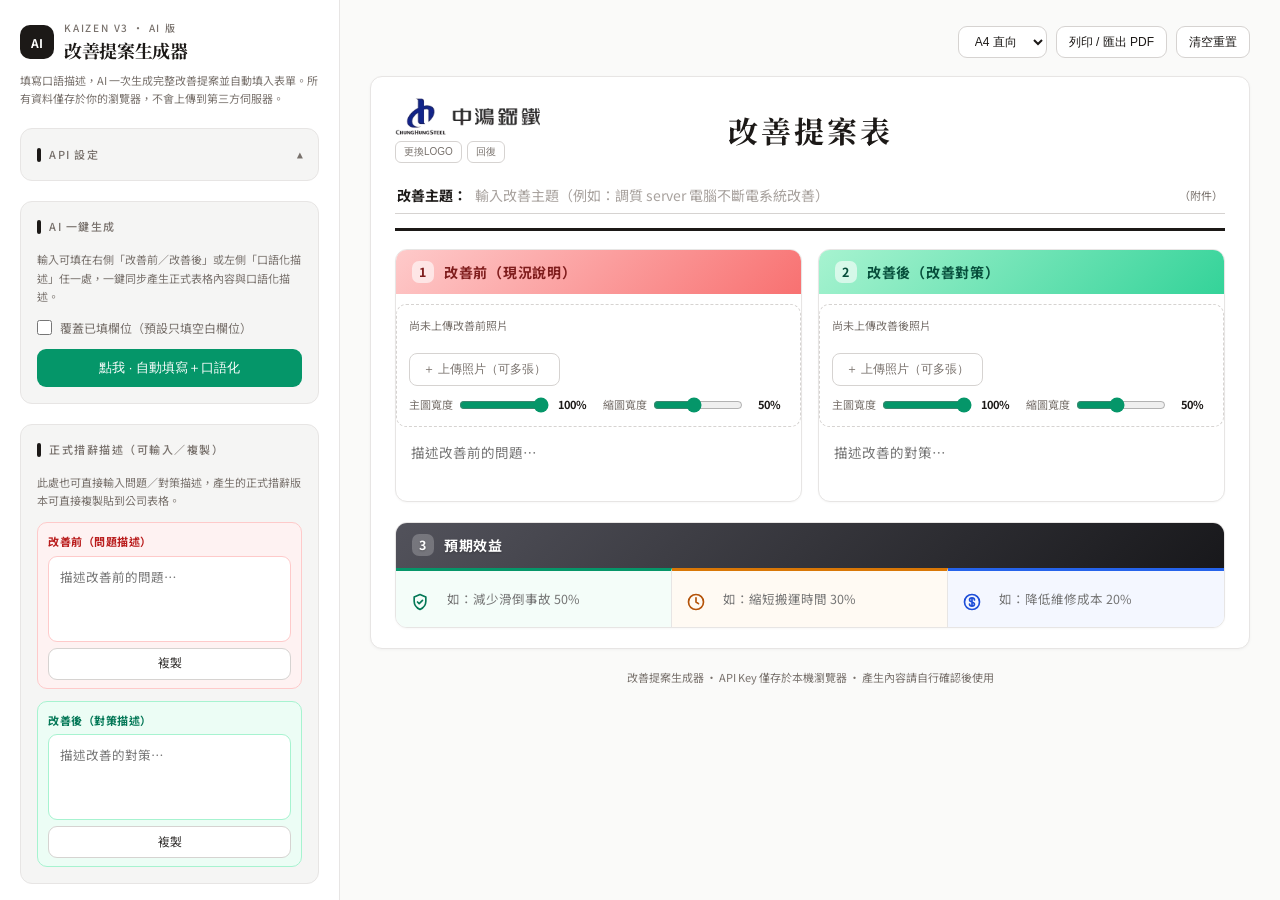
==== index.html @ 15675b6f "新增更換LOGO功能並更新說明文件" ====
<!DOCTYPE html>
<html lang="zh-Hant">
<head>
<meta charset="UTF-8">
<meta name="viewport" content="width=device-width, initial-scale=1">
<title>改善提案生成器</title>
<link rel="preconnect" href="https://fonts.googleapis.com">
<link rel="preconnect" href="https://fonts.gstatic.com" crossorigin>
<link href="https://fonts.googleapis.com/css2?family=Noto+Sans+TC:wght@400;500;700&family=Noto+Serif+TC:wght@600;700&display=swap" rel="stylesheet">
<style>
  :root{
    --bg:#fafaf9;
    --card:#ffffff;
    --line:#e7e5e4;
    --line-dark:#d6d3d1;
    --text:#1c1917;
    --muted:#78716c;
    --primary:#1c1917;
    --primary-soft:#f5f5f4;
    --accent:#059669;
    --accent-soft:#ecfdf5;
    --danger:#dc2626;
    --danger-soft:#fef2f2;
    --radius:12px;
  }
  *{box-sizing:border-box;margin:0;padding:0;-webkit-print-color-adjust:exact;print-color-adjust:exact}
  body{
    font-family:"Noto Sans TC",ui-sans-serif,system-ui,-apple-system,"Segoe UI",sans-serif;
    background:var(--bg);
    color:var(--text);
    font-size:14px;
    line-height:1.6;
    -webkit-font-smoothing:antialiased;
  }
  .serif{font-family:"Noto Serif TC",serif}
  ::-webkit-scrollbar{width:6px;height:6px}
  ::-webkit-scrollbar-thumb{background:#d6d3d1;border-radius:999px}

  .app{display:flex;min-height:100vh}
  aside{
    width:340px;flex-shrink:0;
    background:var(--card);
    border-right:1px solid var(--line);
    padding:20px;
    position:sticky;top:0;height:100vh;
    overflow-y:auto;
  }
  .brand{display:flex;align-items:center;gap:10px;margin-bottom:4px}
  .brand-badge{
    width:34px;height:34px;border-radius:10px;background:var(--primary);
    color:#fff;display:flex;align-items:center;justify-content:center;
    font-size:12px;font-weight:700;
  }
  .brand-kicker{font-size:10px;letter-spacing:.18em;color:var(--muted);font-weight:500}
  .brand-title{font-size:18px;font-weight:700;letter-spacing:-.02em}
  .brand-sub{font-size:11px;color:var(--muted);margin-top:6px;line-height:1.7}

  .panel{
    background:var(--primary-soft);border:1px solid var(--line);
    border-radius:var(--radius);padding:16px;margin-top:20px;
  }
  .panel-head{display:flex;align-items:center;gap:8px;font-size:11px;letter-spacing:.14em;color:var(--muted);font-weight:500;margin-bottom:14px}
  .panel-head .bar{width:4px;height:14px;background:var(--primary);border-radius:99px;display:inline-block}
  .panel-head.collapsible{cursor:pointer;user-select:none;margin-bottom:0}
  .chevron{margin-left:auto;font-size:12px;color:var(--muted);transition:transform .18s}
  .panel.collapsed .panel-body{display:none}
  .panel.collapsed .chevron{transform:rotate(-90deg)}

  .field{margin-bottom:14px}
  .field:last-child{margin-bottom:0}
  .field label{display:block;font-size:11px;color:var(--muted);margin-bottom:5px}
  .field input[type=text],.field input[type=password],.field select{
    width:100%;height:38px;padding:0 11px;border-radius:9px;
    border:1px solid var(--line-dark);background:#fff;
    font-size:13px;color:var(--text);outline:none;
    transition:border-color .15s,box-shadow .15s;
  }
  .field input:focus,.field select:focus{
    border-color:var(--primary);box-shadow:0 0 0 3px rgba(28,25,23,.07);
  }
  .key-wrap{position:relative}
  .key-wrap input{padding-right:46px}
  .key-wrap .toggle{
    position:absolute;right:4px;top:50%;transform:translateY(-50%);
    border:none;background:none;color:var(--muted);cursor:pointer;
    font-size:11px;padding:6px 8px;border-radius:6px;
  }
  .key-wrap .toggle:hover{background:var(--primary-soft);color:var(--text)}

  .provider-tabs{display:flex;background:var(--line);border-radius:9px;padding:3px;gap:3px;margin-bottom:14px}
  .provider-tabs button{
    flex:1;border:none;background:transparent;padding:7px 0;border-radius:7px;
    font-size:12px;font-weight:500;color:var(--muted);cursor:pointer;transition:all .15s;
  }
  .provider-tabs button.active{background:#fff;color:var(--text);box-shadow:0 1px 3px rgba(0,0,0,.08)}

  .hint{font-size:11px;color:var(--muted);line-height:1.7;margin-top:4px}
  .hint a{color:var(--accent);text-decoration:none}
  .hint a:hover{text-decoration:underline}

  .btn{
    display:inline-flex;align-items:center;justify-content:center;gap:7px;
    border-radius:9px;font-size:13px;font-weight:500;cursor:pointer;
    border:1px solid transparent;transition:all .15s;user-select:none;
    height:38px;padding:0 15px;
  }
  .btn:active{transform:translateY(1px)}
  .btn:disabled{opacity:.55;cursor:not-allowed}
  .btn-primary{background:var(--primary);color:#fff;width:100%}
  .btn-primary:hover:not(:disabled){background:#292524}
  .btn-accent{background:var(--accent);color:#fff;width:100%}
  .btn-accent:hover:not(:disabled){background:#047857}
  .btn-outline{background:#fff;border-color:var(--line-dark);color:var(--text)}
  .btn-outline:hover{background:var(--primary-soft)}
  .btn-sm{height:32px;font-size:12px;padding:0 12px}

  .check-row{display:flex;align-items:center;gap:8px;margin:12px 0}
  .check-row input{width:15px;height:15px;accent-color:var(--accent);cursor:pointer}
  .check-row span{font-size:12px;color:var(--muted)}

  .status{margin-top:14px;display:none}
  .status.show{display:block}
  .spinner{
    width:15px;height:15px;border:2px solid rgba(255,255,255,.35);
    border-top-color:#fff;border-radius:50%;
    animation:spin .7s linear infinite;flex-shrink:0;
  }
  .spinner.dark{border-color:rgba(28,25,23,.2);border-top-color:var(--primary)}
  @keyframes spin{to{transform:rotate(360deg)}}
  .status-loading{
    display:flex;align-items:center;gap:9px;
    background:var(--accent-soft);border:1px solid #a7f3d0;
    color:#065f46;padding:10px 12px;border-radius:9px;font-size:12px;
  }
  .status-error{
    background:var(--danger-soft);border:1px solid #fecaca;
    color:var(--danger);padding:10px 12px;border-radius:9px;font-size:12px;
    line-height:1.7;word-break:break-word;
  }
  .status-success{
    background:var(--accent-soft);border:1px solid #a7f3d0;
    color:#065f46;padding:10px 12px;border-radius:9px;font-size:12px;
    line-height:1.7;word-break:break-word;
  }

  main{flex:1;padding:26px 30px;min-width:0}
  .toolbar{display:flex;justify-content:flex-end;gap:9px;margin-bottom:18px;flex-wrap:wrap}
  .doc{
    background:var(--card);border:1px solid var(--line);
    border-radius:var(--radius);box-shadow:0 1px 3px rgba(0,0,0,.04);
    padding:20px 24px;max-width:880px;margin:0 auto;
  }
  .doc-header{border-bottom:3px solid var(--primary);padding-bottom:14px;margin-bottom:18px}
  .doc-header-main{display:grid;grid-template-columns:1fr auto 1fr;align-items:center;gap:16px}
  .logo{justify-self:start;display:inline-flex;flex-direction:column;align-items:flex-start;gap:4px}
  .logo img{height:40px;width:auto;max-width:180px;object-fit:contain;flex-shrink:0}
  .logo-actions{display:flex;gap:5px}
  .logo-change{
    font-size:10px;padding:2px 8px;border:1px solid var(--line-dark);border-radius:6px;
    background:#fff;color:var(--muted);cursor:pointer;line-height:1.6;transition:all .15s;
  }
  .logo-change:hover{color:var(--text);border-color:var(--accent);background:var(--accent-soft)}
  .logo-side{justify-self:end}
  .doc-title{
    justify-self:center;font-family:"Noto Serif TC",serif;
    font-size:30px;font-weight:700;letter-spacing:.1em;text-align:center;color:var(--primary);
  }
  .doc-title[contenteditable]{
    cursor:text;outline:none;border-bottom:1.5px dashed transparent;
    border-radius:4px;padding:0 8px;line-height:1.4;
    transition:border-color .15s,background .15s;
  }
  .doc-title[contenteditable]:hover{border-bottom-color:#d6d3d1}
  .doc-title[contenteditable]:focus{border-bottom-color:var(--primary);background:var(--primary-soft)}
  .title-field{margin:14px 0 0}
  .title-row{display:flex;align-items:baseline;gap:8px;border-bottom:1px solid var(--line-dark);padding:6px 2px}
  .title-label{font-size:14px;font-weight:700;color:var(--text);white-space:nowrap}
  .title-input{
    flex:1;min-width:0;border:none;outline:none;background:transparent;
    font-size:14px;font-family:inherit;color:var(--text);padding:2px 0;
  }
  .title-input::placeholder{color:#a8a29e}
  .attach-mark{font-size:11px;color:var(--muted);white-space:nowrap;padding-left:10px;align-self:flex-end;margin-bottom:2px}
  .kaizen-pair{display:grid;grid-template-columns:1fr 1fr;gap:16px;margin-top:6px;align-items:stretch}
  .kaizen-box{
    border:1px solid var(--line);border-radius:12px;overflow:hidden;
    background:#fff;min-width:0;box-shadow:0 1px 2px rgba(0,0,0,.03);
    display:flex;flex-direction:column;
  }
  .kaizen-box .box-cap{
    display:flex;align-items:center;gap:10px;
    padding:11px 16px;font-size:14px;font-weight:700;letter-spacing:.05em;
  }
  .kaizen-box.before .box-cap{background:linear-gradient(135deg,#fecaca,#f87171);color:#7f1d1d}
  .kaizen-box.after .box-cap{background:linear-gradient(135deg,#a7f3d0,#34d399);color:#064e3b}
  .box-no{
    width:22px;height:22px;border-radius:7px;flex-shrink:0;
    display:inline-flex;align-items:center;justify-content:center;
    font-size:12.5px;font-weight:700;background:rgba(255,255,255,.6);
  }
  .kaizen-box.before .box-no{color:#7f1d1d}
  .kaizen-box.after .box-no{color:#064e3b}
  .kaizen-box.before .photo-zone{background:#fff}
  .kaizen-box.after .photo-zone{background:#fff}
  .kaizen-box .editable{border-radius:0;min-height:64px;font-size:13.5px;line-height:1.8;padding:12px 14px}
  .benefit-box{border:1px solid var(--line);border-radius:12px;overflow:hidden;background:#fff;box-shadow:0 1px 2px rgba(0,0,0,.03);margin-top:20px}
  .benefit-box .box-cap{
    display:flex;align-items:center;gap:10px;
    padding:11px 16px;font-size:14px;font-weight:700;letter-spacing:.05em;
    background:linear-gradient(135deg,#52525b,#18181b);color:#fff;text-shadow:0 1px 2px rgba(0,0,0,.25);
  }
  .benefit-box .box-no{background:rgba(255,255,255,.22);color:#fff}
  .benefit-cols{display:grid;grid-template-columns:repeat(3,1fr)}
  .benefit-col{border-right:1px solid var(--line);padding:12px 14px;display:flex;flex-direction:column;border-top:3px solid transparent}
  .benefit-col:last-child{border-right:none}
  .benefit-col:nth-child(1){border-top-color:#059669;background:#f4fdf9}
  .benefit-col:nth-child(2){border-top-color:#d97706;background:#fffaf3}
  .benefit-col:nth-child(3){border-top-color:#2563eb;background:#f4f7ff}
  .benefit-row{display:flex;align-items:flex-start;gap:8px;width:100%;flex:1}
  .benefit-icon{flex-shrink:0;margin-top:9px;line-height:0}
  .benefit-icon svg{width:20px;height:20px;display:block}
  .benefit-col:nth-child(1) .benefit-icon{color:#047857}
  .benefit-col:nth-child(2) .benefit-icon{color:#b45309}
  .benefit-col:nth-child(3) .benefit-icon{color:#1d4ed8}
  .benefit-row .editable{flex:1;min-width:0;min-height:32px;padding:5px 8px;align-self:stretch;font-size:12.5px;line-height:1.6}
  .analysis{display:flex;flex-direction:column;flex:1;min-height:0}
  .analysis .analysis-edit{min-height:64px;flex:1}
  .analysis .analysis-preview{flex:1;padding:12px 14px;font-size:13.5px;line-height:1.8;display:none;cursor:text}
  .analysis-preview:hover{background:#fff}
  .al-line{display:flex;gap:9px;align-items:flex-start;padding:2px 0}
  .al-bullet{flex-shrink:0;font-size:12px;line-height:1.8;margin-top:1px}
  .al-text{flex:1;min-width:0;white-space:pre-wrap;word-break:break-word}
  .editable{
    width:100%;border:1px solid transparent;background:transparent;
    border-radius:9px;padding:9px 11px;outline:none;resize:none;overflow:hidden;
    font-size:13.5px;line-height:1.8;color:var(--text);
    font-family:inherit;transition:all .15s;display:block;
  }
  .editable:hover{background:#fff;border-color:var(--line)}
  .editable:focus{background:#fff;border-color:var(--primary);box-shadow:0 0 0 3px rgba(28,25,23,.06)}
  .editable.one-line{resize:vertical;min-height:34px;padding:7px 11px}
  .model-row{display:flex;gap:6px}
  .model-row select{flex:1;min-width:0}
  .model-row button{
    width:38px;flex-shrink:0;border:1px solid var(--line-dark);background:#fff;
    border-radius:9px;cursor:pointer;font-size:15px;color:var(--muted);
    transition:all .15s;line-height:1;
  }
  .model-row button:hover{color:var(--text);border-color:var(--primary)}
  .photo-zone{
    margin-top:10px;border:1.5px dashed var(--line-dark);border-radius:10px;
    padding:12px;background:#fafaf9;min-height:64px;transition:border-color .15s,background .15s;
  }
  .photo-zone.dragover{border-color:var(--accent);background:var(--accent-soft)}
  .photo-grid{display:flex;flex-wrap:wrap;gap:9px}
  .photo-thumb{
    position:relative;border-radius:10px;overflow:hidden;
    border:1px solid var(--line);background:#fff;aspect-ratio:auto;
    box-shadow:0 1px 3px rgba(0,0,0,.08);
    flex:0 0 calc(var(--thumb-w,50%) - 4.5px);min-width:0;
  }
  .photo-thumb.main{flex:0 0 100%}
  .photo-thumb.main img{width:var(--main-w,100%);margin:0 auto}
  .photo-thumb img{width:100%;height:auto;object-fit:contain;display:block}
  .photo-size-controls{display:flex;gap:16px;margin-top:10px;flex-wrap:wrap;align-items:center}
  .size-item{display:flex;align-items:center;gap:6px;font-size:11px;color:var(--muted)}
  .size-item input[type=range]{width:90px;accent-color:var(--accent);cursor:pointer}
  .size-val{font-weight:700;color:var(--text);min-width:32px;text-align:right}
  .photo-thumb .remove{
    position:absolute;top:6px;right:6px;width:22px;height:22px;border-radius:50%;
    background:rgba(0,0,0,.55);color:#fff;border:none;cursor:pointer;font-size:13px;line-height:1;
    display:flex;align-items:center;justify-content:center;opacity:0;transition:opacity .15s;
  }
  .photo-thumb:hover .remove{opacity:1}
  .photo-thumb .remove:hover{background:var(--danger)}
  .photo-empty{font-size:11px;color:var(--muted);margin-bottom:8px}
  .photo-add{
    margin-top:10px;display:inline-flex;align-items:center;gap:6px;
    background:#fff;border:1px solid var(--line-dark);border-radius:8px;
    font-size:12px;color:var(--muted);padding:7px 13px;cursor:pointer;transition:all .15s;
  }
  .photo-add:hover{color:var(--text);border-color:var(--primary)}
  .photo-note{font-size:11px;color:var(--muted);margin-top:8px}
  .conv-box{margin-top:12px;background:#f2f7ff;border:1px solid #dbe6f5;border-radius:10px;padding:10px 10px 8px}
  .conv-box.before{background:#fef2f2;border-color:#fecaca}
  .conv-box.before .conv-label{color:#b91c1c}
  .conv-box.before .conv-text{border-color:#fecaca}
  .conv-box.after{background:#ecfdf5;border-color:#a7f3d0}
  .conv-box.after .conv-label{color:#047857}
  .conv-box.after .conv-text{border-color:#a7f3d0}
  .conv-label{font-size:11px;font-weight:700;color:#1e40af;margin-bottom:5px;letter-spacing:.05em}
  .conv-text{
    width:100%;border:1px solid #d3e0f2;border-radius:9px;
    font-size:12.5px;line-height:1.8;padding:9px 11px;min-height:60px;resize:none;
    background:#fff;font-family:inherit;color:var(--text);outline:none;overflow:hidden;display:block;
    transition:border-color .15s,box-shadow .15s;
  }
  .conv-text:focus{border-color:var(--primary);box-shadow:0 0 0 3px rgba(28,25,23,.06)}
  .copy-btn{margin-top:6px;width:100%}
  footer{text-align:center;color:var(--muted);font-size:11px;padding:20px 0 8px;max-width:880px;margin:0 auto}

  @media screen and (max-width:980px){
    .app{flex-direction:column}
    aside{width:100%;height:auto;position:static;border-right:none;border-bottom:1px solid var(--line)}
    main{padding:18px 16px}
    .doc{padding:22px 18px}
    .kaizen-pair{grid-template-columns:1fr}
    .benefit-cols{grid-template-columns:1fr}
    .benefit-col{border-right:none;border-bottom:1px solid var(--line)}
    .benefit-col:last-child{border-bottom:none}
  }

  .orient-sel{cursor:pointer;appearance:auto}

  body.orient-landscape .doc{max-width:1180px}
  body.orient-landscape .doc-title{font-size:34px}
  body.orient-landscape .kaizen-pair{gap:20px}

  @media screen and (min-width:1101px){
    body.orient-landscape .doc{display:grid;grid-template-columns:1fr 320px;gap:18px}
    body.orient-landscape .doc-header{grid-column:1/-1}
    body.orient-landscape .kaizen-pair{grid-column:1;grid-row:2;margin-top:6px}
    body.orient-landscape .benefit-box{grid-column:2;grid-row:2;margin-top:6px;align-self:stretch}
    body.orient-landscape .benefit-cols{grid-template-columns:1fr}
    body.orient-landscape .benefit-col{border-right:none;border-bottom:1px solid var(--line)}
    body.orient-landscape .benefit-col:last-child{border-bottom:none}
  }

  @page{size:A4;margin:0}

  @media print{
    *{-webkit-print-color-adjust:exact;print-color-adjust:exact!important}
    aside,.toolbar,footer{display:none!important}
    body{background:#fff}
    main{padding:0}
    .doc{border:none;box-shadow:none;padding:12mm 12mm;max-width:none}
    body.orient-landscape .doc{padding:12mm 14mm}
    body.orient-landscape .doc{display:grid;grid-template-columns:1fr 300px;gap:16px}
    body.orient-landscape .doc-header{grid-column:1/-1}
    body.orient-landscape .kaizen-pair{grid-column:1;grid-row:2;margin-top:6px}
    body.orient-landscape .benefit-box{grid-column:2;grid-row:2;margin-top:6px;align-self:stretch}
    body.orient-landscape .benefit-cols{grid-template-columns:1fr!important}
    body.orient-landscape .benefit-col{border-right:none!important;border-bottom:1px solid var(--line)!important}
    body.orient-landscape .benefit-col:last-child{border-right:none!important;border-bottom:none!important}
    .editable:hover,.editable:focus{background:transparent;border-color:transparent;box-shadow:none}
    .photo-zone{border:none;background:none;padding:0;margin-top:6px;min-height:0}
    .kaizen-box .photo-zone{border:none;padding:0;margin:0;background:#fff}
    .photo-add,.photo-empty,.photo-thumb .remove{display:none!important}
    .logo-actions{display:none!important}
    .photo-grid{display:flex;flex-wrap:wrap;gap:7px}
    .photo-thumb{aspect-ratio:auto;border:1px solid var(--line);border-radius:6px;overflow:hidden;box-shadow:none;flex:0 0 calc(var(--thumb-w,50%) - 3.5px);min-width:0}
    .photo-thumb.main{flex:0 0 100%}
    .photo-thumb.main img{width:var(--main-w,100%);margin:0 auto}
    .photo-thumb img{object-fit:contain;width:100%;height:auto}
    .photo-size-controls{display:none!important}
    .photo-thumb,.al-line,.benefit-col{page-break-inside:avoid}
    .kaizen-box .box-cap,.benefit-box .box-cap{page-break-after:avoid}
    .doc-header{page-break-after:avoid}
    .kaizen-pair{grid-template-columns:1fr 1fr!important;gap:11px}
    .benefit-cols{grid-template-columns:repeat(3,1fr)!important}
    .benefit-col{border-right:1px solid var(--line)!important;border-bottom:none!important}
    .benefit-col:last-child{border-right:none!important}
    .title-field{page-break-after:avoid}
    .doc-title{font-size:26px}
    .doc-title[contenteditable]{border-bottom-color:transparent;background:transparent}
    .kaizen-box .editable,.benefit-row .editable{font-size:13px;line-height:1.85;min-height:0}
    .analysis .analysis-preview{display:block!important;padding:6px 2px;font-size:13px;line-height:1.85}
    .al-bullet{font-size:12px;line-height:1.85}
  }
</style>
</head>
<body>
<div class="app">

  <!-- ===== 左側：API 設定 ===== -->
  <aside>
    <div class="brand">
      <div class="brand-badge">AI</div>
      <div>
        <div class="brand-kicker">KAIZEN V3 · AI 版</div>
        <div class="brand-title serif">改善提案生成器</div>
      </div>
    </div>
    <div class="brand-sub">填寫口語描述，AI 一次生成完整改善提案並自動填入表單。所有資料僅存於你的瀏覽器，不會上傳到第三方伺服器。</div>

    <div class="panel" id="apiPanel">
      <div class="panel-head collapsible" id="apiPanelHead" role="button" tabindex="0" title="點擊收合／展開">
        <span class="bar"></span>API 設定
        <span class="chevron" id="apiChevron">▾</span>
      </div>
      <div class="panel-body">
        <div class="provider-tabs" id="providerTabs">
          <button type="button" data-provider="gemini" class="active">Google Gemini</button>
          <button type="button" data-provider="openai">OpenAI</button>
        </div>

        <div class="field">
          <label for="apiKey">API Key</label>
          <div class="key-wrap">
            <input type="password" id="apiKey" autocomplete="off" spellcheck="false"
                   placeholder="貼上你的 API Key…">
            <button type="button" class="toggle" id="toggleKey">顯示</button>
          </div>
          <div class="hint" id="keyHint"></div>
        </div>

        <div class="field">
          <label for="model">模型</label>
          <div class="model-row">
            <select id="model"></select>
            <button type="button" id="refreshModelsBtn" title="重新載入全部可用模型">⟳</button>
          </div>
          <div class="hint" id="modelHint"></div>
        </div>
      </div>
    </div>

    <div class="panel">
      <div class="panel-head"><span class="bar"></span>AI 一鍵生成</div>
      <div class="hint" style="margin:0">輸入可填在右側「改善前／改善後」或左側「口語化描述」任一處，一鍵同步產生正式表格內容與口語化描述。</div>

      <label class="check-row" style="margin-top:12px">
        <input type="checkbox" id="overrideFill">
        <span>覆蓋已填欄位（預設只填空白欄位）</span>
      </label>

      <button class="btn btn-accent" id="generateBtn">
        點我 · 自動填寫＋口語化
      </button>

      <div class="status" id="status"></div>
    </div>

    <div class="panel">
      <div class="panel-head"><span class="bar"></span>正式措辭描述（可輸入／複製）</div>
      <div class="hint" style="margin:0 0 10px">此處也可直接輸入問題／對策描述，產生的正式措辭版本可直接複製貼到公司表格。</div>

      <div class="conv-box before">
        <div class="conv-label">改善前（問題描述）</div>
        <textarea class="conv-text" id="conv-before" rows="3" placeholder="描述改善前的問題…"></textarea>
        <button type="button" class="btn btn-outline btn-sm copy-btn" data-copy="conv-before">複製</button>
      </div>
      <div class="conv-box after">
        <div class="conv-label">改善後（對策描述）</div>
        <textarea class="conv-text" id="conv-after" rows="3" placeholder="描述改善的對策…"></textarea>
        <button type="button" class="btn btn-outline btn-sm copy-btn" data-copy="conv-after">複製</button>
      </div>
    </div>
  </aside>

  <!-- ===== 右側：提案表單 ===== -->
  <main>
    <div class="toolbar">
      <select class="btn btn-outline btn-sm orient-sel" id="orientSel" title="選擇紙張方向">
        <option value="portrait">A4 直向</option>
        <option value="landscape">A4 橫向</option>
      </select>
      <button class="btn btn-outline btn-sm" id="printBtn">列印 / 匯出 PDF</button>
      <button class="btn btn-outline btn-sm" id="resetBtn">清空重置</button>
    </div>

    <div class="doc" id="doc">
      <div class="doc-header">
        <div class="doc-header-main">
                    <div class="logo"><img id="logoImg" src="[data-uri]" alt="公司LOGO">
            <div class="logo-actions">
              <button type="button" class="logo-change" id="logoChangeBtn" title="更換公司LOGO">更換LOGO</button>
              <button type="button" class="logo-change" id="logoResetBtn" title="回復預設LOGO">回復</button>
              <input type="file" id="logoInput" accept="image/*" hidden>
            </div>
          </div>
          <div class="doc-title serif" id="docTitle" contenteditable="true" spellcheck="false" title="點擊可更改標題">改善提案表</div>
          <div class="logo-side" aria-hidden="true"></div>
        </div>
        <div class="title-field">
          <div class="title-row">
            <span class="title-label">改善主題：</span>
            <input type="text" id="f-title" class="title-input"
              placeholder="輸入改善主題（例如：調質 server 電腦不斷電系統改善）">
            <span class="attach-mark">（附件）</span>
          </div>
        </div>
      </div>

      <div class="kaizen-pair">
        <div class="kaizen-box before">
          <div class="box-cap"><span class="box-no">1</span>改善前（現況說明）</div>
          <div class="photo-zone" id="photo-zone-before">
            <div class="photo-grid" id="photo-grid-before"></div>
            <div class="photo-empty" id="photo-empty-before">尚未上傳改善前照片</div>
            <button type="button" class="photo-add" id="photo-add-before">＋ 上傳照片（可多張）</button>
            <input type="file" id="photo-input-before" accept="image/*" multiple hidden>
            <div class="photo-size-controls">
              <label class="size-item">主圖寬度 <input type="range" min="30" max="100" step="5" value="100" id="main-size-before"><span class="size-val" id="main-size-val-before">100%</span></label>
              <label class="size-item">縮圖寬度 <input type="range" min="10" max="100" step="5" value="50" id="thumb-size-before"><span class="size-val" id="thumb-size-val-before">50%</span></label>
            </div>
          </div>
        <div class="analysis" id="analysis-before">
          <div class="analysis-preview" id="analysis-preview-before" role="textbox" tabindex="0"></div>
          <textarea class="editable analysis-edit" id="f-before" rows="2"
            placeholder="描述改善前的問題…"></textarea>
        </div>
        </div>

        <div class="kaizen-box after">
          <div class="box-cap"><span class="box-no">2</span>改善後（改善對策）</div>
          <div class="photo-zone" id="photo-zone-after">
            <div class="photo-grid" id="photo-grid-after"></div>
            <div class="photo-empty" id="photo-empty-after">尚未上傳改善後照片</div>
            <button type="button" class="photo-add" id="photo-add-after">＋ 上傳照片（可多張）</button>
            <input type="file" id="photo-input-after" accept="image/*" multiple hidden>
            <div class="photo-size-controls">
              <label class="size-item">主圖寬度 <input type="range" min="30" max="100" step="5" value="100" id="main-size-after"><span class="size-val" id="main-size-val-after">100%</span></label>
              <label class="size-item">縮圖寬度 <input type="range" min="10" max="100" step="5" value="50" id="thumb-size-after"><span class="size-val" id="thumb-size-val-after">50%</span></label>
            </div>
          </div>
        <div class="analysis" id="analysis-after">
          <div class="analysis-preview" id="analysis-preview-after" role="textbox" tabindex="0"></div>
          <textarea class="editable analysis-edit" id="f-after" rows="2"
            placeholder="描述改善的對策…"></textarea>
        </div>
        </div>
      </div>

      <div class="benefit-box">
        <div class="box-cap"><span class="box-no">3</span>預期效益</div>
        <div class="benefit-cols">
          <div class="benefit-col">
            <div class="benefit-row">
              <div class="benefit-icon">
                <svg viewBox="0 0 24 24" fill="none" stroke="currentColor" stroke-width="2" stroke-linecap="round" stroke-linejoin="round" aria-hidden="true"><path d="M12 3l7 3v5c0 4.5-3 8-7 10-4-2-7-5.5-7-10V6l7-3z"/><path d="M9 12l2 2 4-4"/></svg>
              </div>
              <textarea class="editable" id="f-benefit-1" rows="1" placeholder="如：減少滑倒事故 50%"></textarea>
            </div>
          </div>
          <div class="benefit-col">
            <div class="benefit-row">
              <div class="benefit-icon">
                <svg viewBox="0 0 24 24" fill="none" stroke="currentColor" stroke-width="2" stroke-linecap="round" stroke-linejoin="round" aria-hidden="true"><circle cx="12" cy="12" r="9"/><path d="M12 7v5l3 2"/></svg>
              </div>
              <textarea class="editable" id="f-benefit-2" rows="1" placeholder="如：縮短搬運時間 30%"></textarea>
            </div>
          </div>
          <div class="benefit-col">
            <div class="benefit-row">
              <div class="benefit-icon">
                <svg viewBox="0 0 24 24" fill="none" stroke="currentColor" stroke-width="2" stroke-linecap="round" stroke-linejoin="round" aria-hidden="true"><circle cx="12" cy="12" r="9"/><path d="M12 7v10M15 9.5c0-1.4-1.3-2.5-3-2.5s-3 1.1-3 2.5 1.5 2 3 2.5 3 1.1 3 2.5-1.3 2.5-3 2.5-3-1.1-3-2.5"/></svg>
              </div>
              <textarea class="editable" id="f-benefit-3" rows="1" placeholder="如：降低維修成本 20%"></textarea>
            </div>
          </div>
        </div>
      </div>
    </div>

    <footer>改善提案生成器 · API Key 僅存於本機瀏覽器 · 產生內容請自行確認後使用</footer>
  </main>
</div>

<script>
(function(){
  "use strict";

  var STORE = {
    provider: "kai.gen.provider.v1",
    key:      "kai.gen.key.v1",
    model:    "kai.gen.model.v1",
    form:     "kai.gen.form.v1",
    override: "kai.gen.override.v1",
    orient:   "kai.gen.orient.v1",
    imgsize:  "kai.gen.imgsize.v1",
    dtitle:   "kai.gen.dtitle.v1",
    logo:     "kai.gen.logo.v1"
  };

  var MODELS = {
    gemini: [
      { id: "gemini-3.5-flash-lite", label: "Gemini 3.5 Flash Lite（預設）" },
      { id: "gemini-2.5-flash-lite", label: "Gemini 2.5 Flash Lite" },
      { id: "gemini-2.5-flash",     label: "Gemini 2.5 Flash（平衡）" },
      { id: "gemini-2.5-pro",       label: "Gemini 2.5 Pro（最強、較慢）" }
    ],
    openai: [
      { id: "gpt-4o",        label: "GPT-4o（最強）" },
      { id: "gpt-4o-mini",   label: "GPT-4o mini（經濟快速）" },
      { id: "gpt-4.1",       label: "GPT-4.1" },
      { id: "gpt-4.1-mini",  label: "GPT-4.1 mini" }
    ]
  };
  var HINTS = {
    gemini: '金鑰在 <a href="https://aistudio.google.com/apikey" target="_blank" rel="noopener">aistudio.google.com/apikey</a> 取得',
    openai: '金鑰在 <a href="https://platform.openai.com/api-keys" target="_blank" rel="noopener">platform.openai.com/api-keys</a> 取得'
  };

  var $ = function(id){ return document.getElementById(id); };
  var $els = {
    providerTabs: $("providerTabs"),
    apiKey: $("apiKey"),
    toggleKey: $("toggleKey"),
    keyHint: $("keyHint"),
    model: $("model"),
    modelHint: $("modelHint"),
    refreshModelsBtn: $("refreshModelsBtn"),
    overrideFill: $("overrideFill"),
    generateBtn: $("generateBtn"),
    status: $("status"),
    printBtn: $("printBtn"),
    resetBtn: $("resetBtn"),
    orientSel: $("orientSel")
  };

  var FORM_FIELDS = [
    { id: "f-title",   key: "title" },
    { id: "f-before",  key: "before" },
    { id: "f-after",   key: "after" },
    { id: "f-benefit-1", key: "benefit1" },
    { id: "f-benefit-2", key: "benefit2" },
    { id: "f-benefit-3", key: "benefit3" }
  ];

  var state = {
    provider: localStorage.getItem(STORE.provider) || "gemini",
    keys: {},
    models: {},
    catalog: {},
    override: localStorage.getItem(STORE.override) === "1",
    images: { before: [], after: [] }
  };
  state.keys.gemini = localStorage.getItem(STORE.key + ":gemini") || "";
  state.keys.openai = localStorage.getItem(STORE.key + ":openai") || "";
  state.models.gemini = localStorage.getItem(STORE.model + ":gemini") || MODELS.gemini[0].id;
  state.models.openai = localStorage.getItem(STORE.model + ":openai") || MODELS.openai[0].id;

  /* ---------- 儲存 ---------- */
  function saveForm(){
    var data = {};
    FORM_FIELDS.forEach(function(f){ data[f.key] = $(f.id).value; });
    localStorage.setItem(STORE.form, JSON.stringify(data));
  }
  function loadForm(){
    try{
      var data = JSON.parse(localStorage.getItem(STORE.form) || "{}");
      FORM_FIELDS.forEach(function(f){
        if (data[f.key] !== undefined) $(f.id).value = data[f.key];
      });
    }catch(e){}
    FORM_FIELDS.forEach(function(f){ autoResize($(f.id)); });
    ANALYSIS_ENTRIES.forEach(function(e){ renderAnalysis(e); });
  }
  function clearForm(){
    FORM_FIELDS.forEach(function(f){ $(f.id).value = ""; });
    saveForm();
    $("docTitle").textContent = "改善提案表";
    saveTitle();
    FORM_FIELDS.forEach(function(f){ autoResize($(f.id)); });
    ANALYSIS_ENTRIES.forEach(function(e){ renderAnalysis(e); });
  }

  /* ---------- 側欄 ---------- */
  function renderProvider(){
    $els.providerTabs.querySelectorAll("button").forEach(function(b){
      b.classList.toggle("active", b.dataset.provider === state.provider);
    });
    renderModelOptions();
    $els.apiKey.value = state.keys[state.provider] || "";
    $els.apiKey.placeholder = state.provider === "gemini"
      ? "貼上 Google Gemini API Key…" : "貼上 OpenAI API Key…";
    $els.keyHint.innerHTML = HINTS[state.provider];
    $els.modelHint.textContent = "輸入 API Key 後自動載入全部可用模型";
    $els.overrideFill.checked = state.override;
  }
  function renderModelOptions(provider){
    provider = provider || state.provider;
    var list = state.catalog[provider] || MODELS[provider];
    $els.model.innerHTML = "";
    var current = state.models[provider];
    var found = false;
    list.forEach(function(m){
      var opt = document.createElement("option");
      opt.value = m.id; opt.textContent = m.label;
      if (m.id === current){ opt.selected = true; found = true; }
      $els.model.appendChild(opt);
    });
    if (!found && list.length){
      $els.model.selectedIndex = 0;
      state.models[provider] = list[0].id;
      localStorage.setItem(STORE.model + ":" + provider, list[0].id);
    }
  }

  /* ---------- 動態模型清單 ---------- */
  var OPENAI_EXCLUDE = /(embedding|whisper|tts|moderation|transcrib|translat|dall-e|image|audio|speech|realtime|davinci|babbage|instruct|fine-?tune|rerank|search|similarity|classifier|summariz)/i;

  async function fetchGeminiModels(key){
    var res = await fetch("https://generativelanguage.googleapis.com/v1beta/models?key=" + encodeURIComponent(key));
    var data;
    try { data = await res.json(); } catch(e){ data = null; }
    if (!res.ok){
      var msg = data && data.error && data.error.message ? data.error.message : "HTTP " + res.status;
      throw new Error(msg);
    }
    var list = (data.models || []).filter(function(m){
      return (m.supportedGenerationMethods || []).indexOf("generateContent") !== -1;
    }).map(function(m){
      var id = m.name.replace(/^models\//, "");
      return { id: id, label: (m.displayName ? m.displayName + " · " : "") + id };
    });
    list.sort(function(a,b){ return a.id < b.id ? -1 : 1; });
    return list;
  }

  async function fetchOpenAIModels(key){
    var res = await fetch("https://api.openai.com/v1/models", {
      headers: { "Authorization": "Bearer " + key }
    });
    var data;
    try { data = await res.json(); } catch(e){ data = null; }
    if (!res.ok){
      var msg = data && data.error && data.error.message ? data.error.message : "HTTP " + res.status;
      throw new Error(msg);
    }
    var list = (data.data || [])
      .map(function(m){ return m.id; })
      .filter(function(id){ return !OPENAI_EXCLUDE.test(id); })
      .map(function(id){ return { id: id, label: id }; });
    list.sort(function(a,b){ return a.id < b.id ? -1 : 1; });
    return list;
  }

  async function refreshModels(){
    var provider = state.provider;
    var key = $els.apiKey.value.trim();
    if (!key){
      $els.modelHint.textContent = "請先輸入 API Key 再載入模型清單";
      return;
    }
    $els.modelHint.textContent = "載入模型清單中…";
    try{
      var list = provider === "gemini"
        ? await fetchGeminiModels(key)
        : await fetchOpenAIModels(key);
      state.catalog[provider] = list;
      renderModelOptions(provider);
      $els.modelHint.textContent = "已載入 " + list.length + " 個可用模型（輸入後會自動更新）";
    }catch(err){
      $els.modelHint.textContent = "模型清單載入失敗，目前為預設清單";
      showStatus("error", "模型清單載入失敗：" + esc(err.message));
      setTimeout(hideStatus, 6000);
    }
  }

  /* ---------- AI 生成 ---------- */
  function getFormData(){
    var data = {};
    FORM_FIELDS.forEach(function(f){ data[f.key] = $(f.id).value; });
    return data;
  }
  function buildPrompt(d){
    var label = { title:"提案標題",
      before:"改善前現況描述（口語）", after:"改善後對策描述（口語）",
      benefit1:"第一項預期效益", benefit2:"第二項預期效益", benefit3:"第三項預期效益" };
    var parts = [];
    FORM_FIELDS.forEach(function(f){
      if (!label[f.key]) return;
      parts.push("- " + label[f.key] + "：" + (d[f.key] || "（未填）"));
    });
    return [
      "你是企業「改善提案」撰寫專家。請根據使用者提供的內容，先「分析問題點」再產出一份結構完整、措辭專業正式的改善提案。",
      "",
      "使用者提供的資料：",
      parts.join("\n"),
      "",
      '請產出 JSON 物件，欄位如下：',
      '{',
      '  "title": "以「動詞＋對象＋結果」為核心的簡潔標題，20 字內",',
      '  "before": "深入分析問題並改寫。拆成 3 個「標題：內容」列點，每行開頭加「●」，行與行之間用「\\n」分行。標題由 AI 依問題自行判斷（例如：具體現象／根本成因／潛在風險），每點含標題只寫一行、約 15–18 字內，寧短勿長，確保單行顯示不換行。整段含標籤與符號控制在 100 字內。",',
      '  "after": "針對問題點給對策並改寫。拆成 3 個「標題：內容」列點，每行開頭加「●」，行與行之間用「\\n」分行。標題由 AI 自行判斷（例如：具體對策／執行重點／預期效果），每點含標題只寫一行、約 15–18 字內，寧短勿長，確保單行顯示不換行。整段含標籤與符號控制在 100 字內。",',
      '  "benefit1": "第一項預期效益，只寫一行、12 字內",',
      '  "benefit2": "第二項預期效益，只寫一行、12 字內",',
      '  "benefit3": "第三項預期效益，只寫一行、12 字內"',
      '}',
      "",
      "注意事項：",
      "1. 全部使用繁體中文，專業正式、具體可行。",
      "2. 改善前（before）與改善後（after）各拆成 3 個列點，標題由 AI 自行判斷，每點只寫一行（含標題約 15–18 字內），寧短勿長，確保單行顯示不換行，禁止全部寫成一大段。",
      "3. 改善後（after）同理，並與改善前的問題形成因果對應。",
      "4. 三項預期效益各 20 字內，分別涵蓋不同面向（如：安全、效率、成本）。",
      "5. 改善前（before）與改善後（after）的總字數各控制在 100 字內（含標籤與符號），這是 AI 生成時的硬性上限，請嚴格遵守。",
      "6. 若使用者已提供正式內容，請參考並優化，不要重複編造或刪除其核心重點。",
      "7. 只回傳 JSON 物件，不要加任何額外文字、markdown 標記或註解。"
    ].join("\n");
  }

  function parseJSON(text){
    if (!text) throw new Error("模型未回傳任何內容。");
    var cleaned = text.trim().replace(/^```(?:json)?\s*/i, "").replace(/\s*```$/, "");
    var start = cleaned.indexOf("{");
    var end = cleaned.lastIndexOf("}");
    if (start === -1 || end === -1 || end < start) throw new Error("無法解析模型回傳的 JSON。");
    var obj = JSON.parse(cleaned.slice(start, end + 1));
    if (!obj || typeof obj !== "object") throw new Error("回傳格式不是物件。");
    return obj;
  }

  function fillForm(obj){
    var map = { title:"f-title", before:"f-before", after:"f-after",
      benefit1:"f-benefit-1", benefit2:"f-benefit-2", benefit3:"f-benefit-3" };
    Object.keys(map).forEach(function(k){
      var v = (obj[k] !== undefined && obj[k] !== null) ? String(obj[k]) : "";
      var el = $(map[k]);
      if (!v) return;
      if (state.override || !el.value.trim()) el.value = v;
    });
    FORM_FIELDS.forEach(function(f){ autoResize($(f.id)); });
    ANALYSIS_ENTRIES.forEach(function(e){ renderAnalysis(e); });
  }

  async function callGemini(key, model, prompt){
    var url = "https://generativelanguage.googleapis.com/v1beta/models/" +
              encodeURIComponent(model) + ":generateContent?key=" + encodeURIComponent(key);
    var res = await fetch(url, {
      method: "POST",
      headers: { "Content-Type": "application/json" },
      body: JSON.stringify({
        contents: [{ parts: [{ text: prompt }] }],
        generationConfig: { temperature: 0.7, responseMimeType: "application/json" }
      })
    });
    var data;
    try { data = await res.json(); }
    catch(e){ data = null; }
    if (!res.ok){
      var msg = data && data.error && data.error.message
        ? (data.error.status ? data.error.status + "：" : "") + data.error.message
        : "HTTP " + res.status;
      throw new Error(msg);
    }
    var text = data && data.candidates && data.candidates[0]
      && data.candidates[0].content && data.candidates[0].content.parts
      && data.candidates[0].content.parts[0].text;
    if (!text) throw new Error("Gemini 未回傳可用內容（可能被安全設定阻擋）。");
    return parseJSON(text);
  }

  async function callOpenAI(key, model, prompt){
    var res = await fetch("https://api.openai.com/v1/chat/completions", {
      method: "POST",
      headers: {
        "Content-Type": "application/json",
        "Authorization": "Bearer " + key
      },
      body: JSON.stringify({
        model: model,
        temperature: 0.7,
        response_format: { type: "json_object" },
        messages: [
          { role: "system", content: "你是企業改善提案撰寫專家，一律只回傳 JSON 物件。" },
          { role: "user", content: prompt }
        ]
      })
    });
    var data;
    try { data = await res.json(); }
    catch(e){ data = null; }
    if (!res.ok){
      var msg = data && data.error && data.error.message
        ? data.error.message : "HTTP " + res.status;
      throw new Error(msg);
    }
    var text = data && data.choices && data.choices[0]
      && data.choices[0].message && data.choices[0].message.content;
    if (!text) throw new Error("OpenAI 未回傳可用內容。");
    return parseJSON(text);
  }

  function showStatus(kind, html){
    $els.status.className = "status show";
    if (kind === "loading"){
      $els.status.innerHTML = '<div class="status-loading"><span class="spinner"></span>' + html + "</div>";
    } else if (kind === "success"){
      $els.status.innerHTML = '<div class="status-success">' + html + "</div>";
    } else {
      $els.status.innerHTML = '<div class="status-error">' + html + "</div>";
    }
  }
  function hideStatus(){
    $els.status.className = "status";
    $els.status.innerHTML = "";
  }
  function esc(s){
    return s.replace(/&/g,"&amp;").replace(/</g,"&lt;").replace(/>/g,"&gt;");
  }

  /* ---------- 口語化描述（複製用） ---------- */
  var CONV_IDS = ["conv-before", "conv-after"];

  function buildColloquialPrompt(before, after){
    return [
      "你是企業改善提案的撰寫助手。請把使用者的「改善前（問題）」與「改善後（對策）」描述，改寫成措辭正式、專業、莊重的一段文字，適合作為正式文件內容，供使用者呈報主管或複製貼入公司表格。",
      "",
      "改善前原始描述：" + (before || "（未填）"),
      "改善後原始描述：" + (after || "（未填）"),
      "",
      "規則：",
      "1. 使用正式、專業的中文措辭，語氣莊重且適合長官閱讀，避免過於口語、隨興或情緒化用語。",
      "2. 將描述分成數個編號列點，前面加上「1. 2. 3. …」，每個列點是一句完整的句子。",
      "3. 一句話寫完（後方有句號「。」）就跳行，再開始下一個列點，讓排版整齊，不要全部連成一大段。",
      "4. 不要使用「●」「-」等其他符號。",
      "5. 改善前：以正式語句說明問題現況、成因與影響。",
      "6. 改善後：以正式語句說明對策內容與執行方式。",
      "7. 全部繁體中文，各 100–150 字內。",
      "",
      '只回傳 JSON 物件：',
      '{',
      '  "before_conv": "改善前正式描述",',
      '  "after_conv": "改善後正式描述"',
      '}'
    ].join("\n");
  }

  async function generateAll(){
    var key = $els.apiKey.value.trim();
    if (!key){
      showStatus("error", "請先在上方輸入 API Key。");
      return;
    }
    var srcBefore = $("f-before").value.trim() || $("conv-before").value.trim();
    var srcAfter = $("f-after").value.trim() || $("conv-after").value.trim();
    if (!srcBefore && !srcAfter){
      showStatus("error", "請先輸入改善前或改善後的描述（左側口語化欄位或右側欄位皆可）。");
      return;
    }
    var data = getFormData();
    if (!data.before && srcBefore) data.before = srcBefore;
    if (!data.after && srcAfter) data.after = srcAfter;

    var model = state.models[state.provider];
    var promptFormal = buildPrompt(data);
    var promptColloquial = buildColloquialPrompt(srcBefore, srcAfter);

    $els.generateBtn.disabled = true;
    $els.generateBtn.innerHTML = '<span class="spinner"></span> 生成中…';
    showStatus("loading", "正在同步產生正式表格與口語化描述，請稍候…");

    try{
      var results = await Promise.all([
        state.provider === "gemini"
          ? callGemini(key, model, promptFormal)
          : callOpenAI(key, model, promptFormal),
        state.provider === "gemini"
          ? callGemini(key, model, promptColloquial)
          : callOpenAI(key, model, promptColloquial)
      ]);
      var formal = results[0];
      var colloquial = results[1];
      fillForm(formal);
      saveForm();
      if (colloquial.before_conv !== undefined && colloquial.before_conv !== null) $("conv-before").value = String(colloquial.before_conv);
      if (colloquial.after_conv !== undefined && colloquial.after_conv !== null) $("conv-after").value = String(colloquial.after_conv);
      CONV_IDS.forEach(function(id){ autoResize($(id)); });
      hideStatus();
      showStatus("success", "已同步完成自動填表與口語化描述。");
      setTimeout(hideStatus, 5000);
    }catch(err){
      showStatus("error", "生成失敗：<br>" + esc(err.message));
    }finally{
      $els.generateBtn.disabled = false;
      $els.generateBtn.textContent = "點我 · 自動填寫＋口語化";
    }
  }

  function fallbackCopy(text){
    var ta = document.createElement("textarea");
    ta.value = text;
    ta.style.position = "fixed";
    ta.style.opacity = "0";
    document.body.appendChild(ta);
    ta.select();
    try { document.execCommand("copy"); } catch(e){}
    document.body.removeChild(ta);
  }

  /* ---------- 照片上傳（改善前／改善後） ---------- */
  var IMG_MAX = 15 * 1024 * 1024;
  var IMG_MAX_COUNT = 10;
  var photoRenderers = {};

  function uid(){
    return "p" + Date.now().toString(36) + Math.random().toString(36).slice(2, 8);
  }

  function setupPhotoSection(side){
    var zone = $("photo-zone-" + side);
    var grid = $("photo-grid-" + side);
    var empty = $("photo-empty-" + side);
    var addBtn = $("photo-add-" + side);
    var input = $("photo-input-" + side);

    function render(){
      grid.innerHTML = "";
      state.images[side].forEach(function(p, i){
        var thumb = document.createElement("div");
        thumb.className = "photo-thumb" + (i === 0 ? " main" : "");
        var img = document.createElement("img");
        img.src = p.dataUrl;
        img.alt = p.name || "照片";
        var rm = document.createElement("button");
        rm.type = "button";
        rm.className = "remove";
        rm.title = "移除照片";
        rm.textContent = "✕";
        rm.addEventListener("click", function(){
          state.images[side] = state.images[side].filter(function(x){ return x.id !== p.id; });
          render();
          persistImages();
        });
        thumb.appendChild(img);
        thumb.appendChild(rm);
        grid.appendChild(thumb);
      });
      empty.style.display = state.images[side].length ? "none" : "";
    }

    function addFiles(fileList){
      var room = IMG_MAX_COUNT - state.images[side].length;
      if (room <= 0){
        showStatus("error", "每邊最多可上傳 " + IMG_MAX_COUNT + " 張照片。");
        return;
      }
      Array.prototype.slice.call(fileList).slice(0, room).forEach(function(f){
        if (f.type.indexOf("image/") !== 0){
          showStatus("error", "「" + f.name + "」不是圖片檔，已略過。");
          return;
        }
        if (f.size > IMG_MAX){
          showStatus("error", "「" + f.name + "」超過 15MB，已略過。");
          return;
        }
        var reader = new FileReader();
        reader.onload = function(e){
          state.images[side].push({
            id: uid(), name: f.name, dataUrl: e.target.result,
            mime: f.type, side: side
          });
          render();
          persistImages();
        };
        reader.readAsDataURL(f);
      });
    }

    addBtn.addEventListener("click", function(){ input.click(); });
    input.addEventListener("change", function(){
      if (input.files && input.files.length) addFiles(input.files);
      input.value = "";
    });

    ["dragenter", "dragover"].forEach(function(ev){
      zone.addEventListener(ev, function(e){
        e.preventDefault();
        e.stopPropagation();
        zone.classList.add("dragover");
      });
    });
    ["dragleave", "drop"].forEach(function(ev){
      zone.addEventListener(ev, function(e){
        e.preventDefault();
        e.stopPropagation();
        zone.classList.remove("dragover");
      });
    });
    zone.addEventListener("drop", function(e){
      if (e.dataTransfer && e.dataTransfer.files && e.dataTransfer.files.length){
        addFiles(e.dataTransfer.files);
      }
    });

    return render;
  }

  /* ---------- 照片 IndexedDB 儲存 ---------- */
  var DB_NAME = "kai_gen";
  var DB_STORE = "images";

  function idbOpen(){
    return new Promise(function(resolve, reject){
      var req = indexedDB.open(DB_NAME, 1);
      req.onupgradeneeded = function(){
        if (!req.result.objectStoreNames.contains(DB_STORE)){
          req.result.createObjectStore(DB_STORE, { keyPath: "id" });
        }
      };
      req.onsuccess = function(){ resolve(req.result); };
      req.onerror = function(){ reject(req.error); };
    });
  }

  function persistImages(){
    var all = state.images.before.concat(state.images.after);
    idbOpen().then(function(db){
      return new Promise(function(resolve, reject){
        var tx = db.transaction(DB_STORE, "readwrite");
        var store = tx.objectStore(DB_STORE);
        store.clear();
        all.forEach(function(p){ store.put(p); });
        tx.oncomplete = function(){ resolve(); };
        tx.onerror = function(){ reject(tx.error); };
      });
    }).catch(function(e){ console.warn("照片儲存失敗（僅本次階段保留）", e); });
  }

  function loadImages(){
    idbOpen().then(function(db){
      return new Promise(function(resolve, reject){
        var req = db.transaction(DB_STORE, "readonly").objectStore(DB_STORE).getAll();
        req.onsuccess = function(){ resolve(req.result || []); };
        req.onerror = function(){ reject(req.error); };
      });
    }).then(function(all){
      all.forEach(function(p){
        if ((p.side === "before" || p.side === "after") &&
            state.images[p.side].length < IMG_MAX_COUNT){
          state.images[p.side].push(p);
        }
      });
      photoRenderers.before();
      photoRenderers.after();
    }).catch(function(e){ console.warn("照片載入失敗", e); });
  }

  /* ---------- 分析列點渲染 ---------- */
  var ANALYSIS_ENTRIES = [
    { id: "f-before", preview: "analysis-preview-before", editing: false },
    { id: "f-after",  preview: "analysis-preview-after",  editing: false }
  ];
  var ANALYSIS_BY_ID = {};
  ANALYSIS_ENTRIES.forEach(function(e){ ANALYSIS_BY_ID[e.id] = e; });

  var BULLET_COLORS = ["#2563eb", "#d97706", "#7c3aed", "#0891b2", "#059669", "#dc2626", "#ca8a04", "#0ea5e9"];

  function isHeadingLine(t){
    return /^[^：:]{1,14}[：:]/.test(t);
  }

  function bulletColor(text, idx){
    if (isHeadingLine(text)) return BULLET_COLORS[idx % BULLET_COLORS.length];
    return "#64748b";
  }

  function buildLines(text){
    var raw = text.split(/\n+/);
    var lines = [];
    raw.forEach(function(seg){
      seg.split(/(?<=[：:])(?=[^：:]{1,14}[：:])/).forEach(function(part){
        var t = part.replace(/^[\s]*[●○•·∙・\-–—－*＊◆■▲▶›»]+[\s:：]*/, "").trim();
        if (t) lines.push(t);
      });
    });
    var html = "";
    lines.forEach(function(t, i){
      html += '<div class="al-line"><span class="al-bullet" style="color:' + bulletColor(t, i) + '">●</span>' +
              '<span class="al-text">' + esc(t) + "</span></div>";
    });
    return html;
  }

  function renderAnalysis(e){
    var ta = $(e.id);
    var preview = $(e.preview);
    var text = (ta.value || "").trim();
    preview.innerHTML = text ? buildLines(text) : "";
    var showEdit = e.editing || !text;
    preview.style.display = showEdit ? "none" : "block";
    ta.style.display = showEdit ? "block" : "none";
  }

  /* ---------- 事件 ---------- */
  $els.providerTabs.addEventListener("click", function(e){
    var btn = e.target.closest("button[data-provider]");
    if (!btn || btn.dataset.provider === state.provider) return;
    state.provider = btn.dataset.provider;
    localStorage.setItem(STORE.provider, state.provider);
    renderProvider();
    apiCollapsed = !state.keys[state.provider];
    renderApiCollapse();
    if (state.keys[state.provider]) refreshModels();
  });

  var refreshTimer;
  $els.apiKey.addEventListener("input", function(){
    state.keys[state.provider] = $els.apiKey.value;
    localStorage.setItem(STORE.key + ":" + state.provider, $els.apiKey.value);
    clearTimeout(refreshTimer);
    refreshTimer = setTimeout(refreshModels, 800);
  });

  $els.refreshModelsBtn.addEventListener("click", refreshModels);

  $els.toggleKey.addEventListener("click", function(){
    var show = $els.apiKey.type === "password";
    $els.apiKey.type = show ? "text" : "password";
    this.textContent = show ? "隱藏" : "顯示";
  });

  $els.model.addEventListener("change", function(){
    state.models[state.provider] = $els.model.value;
    localStorage.setItem(STORE.model + ":" + state.provider, $els.model.value);
  });

  $els.overrideFill.addEventListener("change", function(){
    state.override = $els.overrideFill.checked;
    localStorage.setItem(STORE.override, state.override ? "1" : "0");
  });

  $els.generateBtn.addEventListener("click", generateAll);

  document.querySelectorAll(".copy-btn").forEach(function(btn){
    btn.addEventListener("click", function(){
      var ta = $(btn.dataset.copy);
      var text = ta.value.trim();
      if (!text) return;
      var done = function(){
        btn.textContent = "已複製";
        setTimeout(function(){ btn.textContent = "複製"; }, 1500);
      };
      if (navigator.clipboard && navigator.clipboard.writeText){
        navigator.clipboard.writeText(text).then(done).catch(function(){ fallbackCopy(text); done(); });
      } else {
        fallbackCopy(text);
        done();
      }
    });
  });

  var apiPanel = $("apiPanel");
  var apiCollapsed = !state.keys[state.provider];
  function renderApiCollapse(){
    apiPanel.classList.toggle("collapsed", apiCollapsed);
    $("apiChevron").textContent = apiCollapsed ? "▸" : "▾";
  }
  $("apiPanelHead").addEventListener("click", function(){
    apiCollapsed = !apiCollapsed;
    renderApiCollapse();
  });

  $els.printBtn.addEventListener("click", function(){ window.print(); });

  var orientStyleEl = null;
  function applyOrientation(orient, persist){
    document.body.classList.toggle("orient-landscape", orient === "landscape");
    if (orient === "landscape"){
      if (!orientStyleEl){
        orientStyleEl = document.createElement("style");
        orientStyleEl.textContent = "@page{size:A4 landscape;margin:0}";
        document.head.appendChild(orientStyleEl);
      }
    } else if (orientStyleEl){
      orientStyleEl.remove();
      orientStyleEl = null;
    }
    if (persist) localStorage.setItem(STORE.orient, orient);
  }
  $els.orientSel.value = localStorage.getItem(STORE.orient) === "landscape" ? "landscape" : "portrait";
  applyOrientation($els.orientSel.value, false);
  $els.orientSel.addEventListener("change", function(){
    applyOrientation($els.orientSel.value, true);
  });


  $els.resetBtn.addEventListener("click", function(){
    if (confirm("確定要清空所有欄位與照片嗎？")){
      clearForm();
      state.images.before = [];
      state.images.after = [];
      photoRenderers.before();
      photoRenderers.after();
      persistImages();
      hideStatus();
    }
  });

  FORM_FIELDS.forEach(function(f){
    $(f.id).addEventListener("input", function(){
      saveForm();
      autoResize($(f.id));
      if (ANALYSIS_BY_ID[f.id]) renderAnalysis(ANALYSIS_BY_ID[f.id]);
    });
    autoResize($(f.id));
  });
  CONV_IDS.forEach(function(id){
    $(id).addEventListener("input", function(){ autoResize($(id)); });
    autoResize($(id));
  });
  ANALYSIS_ENTRIES.forEach(function(e){
    $(e.preview).addEventListener("click", function(){
      e.editing = true;
      renderAnalysis(e);
      autoResize($(e.id));
      $(e.id).focus();
    });
    $(e.id).addEventListener("blur", function(){
      e.editing = false;
      renderAnalysis(e);
    });
  });
  window.addEventListener("resize", function(){
    FORM_FIELDS.forEach(function(f){ autoResize($(f.id)); });
  });

  function autoResize(el){
    if (el.tagName !== "TEXTAREA") return;
    el.style.height = "auto";
    el.style.height = el.scrollHeight + "px";
  }

  /* ---------- 公司LOGO ---------- */
  var logoImg = $("logoImg");
  var DEFAULT_LOGO = logoImg.getAttribute("src");
  var customLogo = localStorage.getItem(STORE.logo);
  if (customLogo) logoImg.src = customLogo;

  function compressLogo(dataUrl){
    return new Promise(function(resolve){
      var img = new Image();
      img.onload = function(){
        var maxW = 360;
        var scale = Math.min(1, maxW / (img.width || maxW));
        var canvas = document.createElement("canvas");
        canvas.width = Math.max(1, Math.round((img.width || 1) * scale));
        canvas.height = Math.max(1, Math.round((img.height || 1) * scale));
        canvas.getContext("2d").drawImage(img, 0, 0, canvas.width, canvas.height);
        resolve(canvas.toDataURL("image/png"));
      };
      img.onerror = function(){ resolve(null); };
      img.src = dataUrl;
    });
  }

  $("logoChangeBtn").addEventListener("click", function(){ $("logoInput").click(); });
  $("logoInput").addEventListener("change", function(){
    var f = $("logoInput").files && $("logoInput").files[0];
    $("logoInput").value = "";
    if (!f) return;
    if (f.type.indexOf("image/") !== 0){
      showStatus("error", "請選擇圖片檔。");
      return;
    }
    var reader = new FileReader();
    reader.onload = function(e){
      compressLogo(e.target.result).then(function(dataUrl){
        if (!dataUrl){
          showStatus("error", "無法讀取該圖片檔。");
          return;
        }
        logoImg.src = dataUrl;
        localStorage.setItem(STORE.logo, dataUrl);
        showStatus("success", "公司LOGO 已更換。");
        setTimeout(hideStatus, 3000);
      });
    };
    reader.readAsDataURL(f);
  });
  $("logoResetBtn").addEventListener("click", function(){
    logoImg.src = DEFAULT_LOGO;
    localStorage.removeItem(STORE.logo);
    showStatus("success", "已回復預設LOGO。");
    setTimeout(hideStatus, 3000);
  });

  /* ---------- 文件標題 ---------- */
  function saveTitle(){
    localStorage.setItem(STORE.dtitle, $("docTitle").textContent.trim() || "改善提案表");
  }
  $("docTitle").textContent = localStorage.getItem(STORE.dtitle) || "改善提案表";
  $("docTitle").addEventListener("input", function(){
    var t = $("docTitle").textContent.trim();
    if (!t){ $("docTitle").textContent = "改善提案表"; }
    saveTitle();
  });
  $("docTitle").addEventListener("blur", function(){
    var t = $("docTitle").textContent.trim();
    if (!t){ $("docTitle").textContent = "改善提案表"; }
  });

  /* ---------- 照片大小調整 ---------- */
  var imgSize = {};
  try{ imgSize = JSON.parse(localStorage.getItem(STORE.imgsize) || "{}"); }catch(e){ imgSize = {}; }

  function setupSizeControls(side){
    var zone = $("photo-zone-" + side);
    var mainSlider = $("main-size-" + side);
    var thumbSlider = $("thumb-size-" + side);
    var mainVal = $("main-size-val-" + side);
    var thumbVal = $("thumb-size-val-" + side);
    var saved = imgSize[side] || { main: 100, thumb: 50 };
    function apply(){
      zone.style.setProperty("--main-w", mainSlider.value + "%");
      zone.style.setProperty("--thumb-w", thumbSlider.value + "%");
      mainVal.textContent = mainSlider.value + "%";
      thumbVal.textContent = thumbSlider.value + "%";
      imgSize[side] = { main: +mainSlider.value, thumb: +thumbSlider.value };
      localStorage.setItem(STORE.imgsize, JSON.stringify(imgSize));
    }
    mainSlider.value = saved.main;
    thumbSlider.value = saved.thumb;
    mainSlider.addEventListener("input", apply);
    thumbSlider.addEventListener("input", apply);
    apply();
  }

  /* ---------- 初始化 ---------- */
  photoRenderers.before = setupPhotoSection("before");
  photoRenderers.after = setupPhotoSection("after");
  setupSizeControls("before");
  setupSizeControls("after");
  renderProvider();
  renderApiCollapse();
  loadForm();
  loadImages();
  if (state.keys[state.provider]) setTimeout(refreshModels, 300);
})();
</script>
</body>
</html>
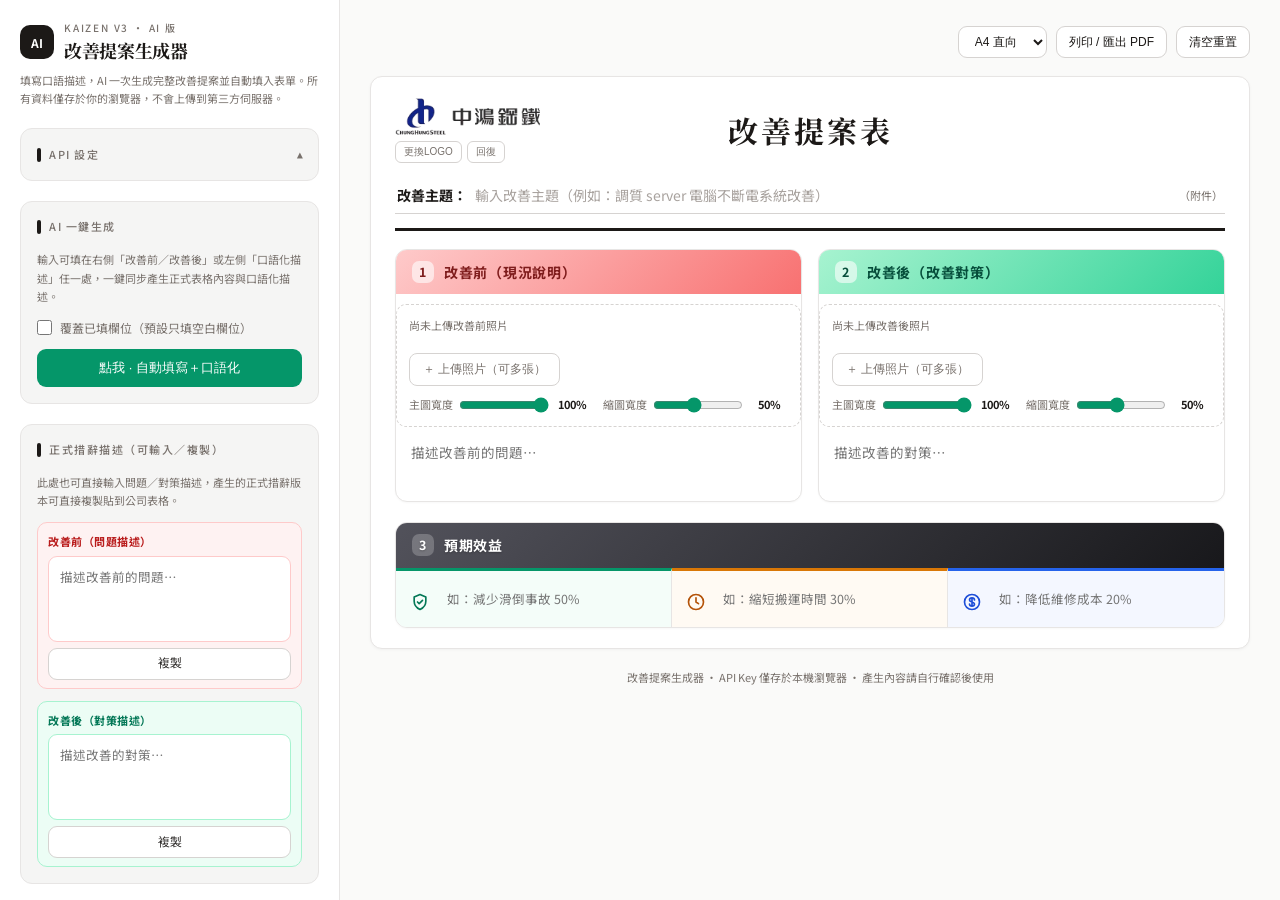
==== commit 7c4bb56a: "新增圖片壓縮拉桿與PDF檔名自動帶入改善主題" ====
--- a/index.html
+++ b/index.html
@@ -296,7 +296,8 @@
     transition:border-color .15s,box-shadow .15s;
   }
   .conv-text:focus{border-color:var(--primary);box-shadow:0 0 0 3px rgba(28,25,23,.06)}
-  .copy-btn{margin-top:6px;width:100%}
+  .copy-btn{margin-top:6px;width:100%}
+  input[type=range]{width:100%;accent-color:var(--primary);cursor:pointer}
   footer{text-align:center;color:var(--muted);font-size:11px;padding:20px 0 8px;max-width:880px;margin:0 auto}
 
   @media screen and (max-width:980px){
@@ -440,12 +441,25 @@
         <textarea class="conv-text" id="conv-before" rows="3" placeholder="描述改善前的問題…"></textarea>
         <button type="button" class="btn btn-outline btn-sm copy-btn" data-copy="conv-before">複製</button>
       </div>
-      <div class="conv-box after">
-        <div class="conv-label">改善後（對策描述）</div>
-        <textarea class="conv-text" id="conv-after" rows="3" placeholder="描述改善的對策…"></textarea>
-        <button type="button" class="btn btn-outline btn-sm copy-btn" data-copy="conv-after">複製</button>
-      </div>
-    </div>
+      <div class="conv-box after">
+        <div class="conv-label">改善後（對策描述）</div>
+        <textarea class="conv-text" id="conv-after" rows="3" placeholder="描述改善的對策…"></textarea>
+        <button type="button" class="btn btn-outline btn-sm copy-btn" data-copy="conv-after">複製</button>
+      </div>
+    </div>
+
+    <div class="panel" id="compressPanel">
+      <div class="panel-head"><span class="bar"></span>圖片壓縮</div>
+      <label class="check-row" style="margin-top:0">
+        <input type="checkbox" id="compressToggle">
+        <span>上傳時壓縮圖片（存成 JPEG，品質 0.85）</span>
+      </label>
+      <div class="field" style="margin-top:10px">
+        <label for="compressSlider">最大邊長：<span id="compressVal">1600</span> px</label>
+        <input type="range" id="compressSlider" min="400" max="4000" step="100" value="1600">
+        <div class="hint">超過最大邊長的圖片會自動縮小，列印與 PDF 依此解析度輸出；關閉則保留原始解析度。</div>
+      </div>
+    </div>
   </aside>
 
   <!-- ===== 右側：提案表單 ===== -->
@@ -561,16 +575,18 @@
 (function(){
   "use strict";
 
-  var STORE = {
-    provider: "kai.gen.provider.v1",
-    key:      "kai.gen.key.v1",
-    model:    "kai.gen.model.v1",
-    form:     "kai.gen.form.v1",
-    override: "kai.gen.override.v1",
-    orient:   "kai.gen.orient.v1",
+  var STORE = {
+    provider: "kai.gen.provider.v1",
+    key:      "kai.gen.key.v1",
+    model:    "kai.gen.model.v1",
+    form:     "kai.gen.form.v1",
+    override: "kai.gen.override.v1",
+    orient:   "kai.gen.orient.v1",
     imgsize:  "kai.gen.imgsize.v1",
     dtitle:   "kai.gen.dtitle.v1",
-    logo:     "kai.gen.logo.v1"
+    logo:     "kai.gen.logo.v1",
+    compress:     "kai.gen.compress.v1",
+    compressMax:  "kai.gen.compressMax.v1"
   };
 
   var MODELS = {
@@ -618,13 +634,15 @@
     { id: "f-benefit-3", key: "benefit3" }
   ];
 
-  var state = {
-    provider: localStorage.getItem(STORE.provider) || "gemini",
-    keys: {},
-    models: {},
-    catalog: {},
-    override: localStorage.getItem(STORE.override) === "1",
-    images: { before: [], after: [] }
+  var state = {
+    provider: localStorage.getItem(STORE.provider) || "gemini",
+    keys: {},
+    models: {},
+    catalog: {},
+    override: localStorage.getItem(STORE.override) === "1",
+    images: { before: [], after: [] },
+    compress: localStorage.getItem(STORE.compress) !== "0",
+    compressMax: parseInt(localStorage.getItem(STORE.compressMax) || "1600", 10) || 1600
   };
   state.keys.gemini = localStorage.getItem(STORE.key + ":gemini") || "";
   state.keys.openai = localStorage.getItem(STORE.key + ":openai") || "";
@@ -1032,21 +1050,30 @@
           showStatus("error", "「" + f.name + "」不是圖片檔，已略過。");
           return;
         }
-        if (f.size > IMG_MAX){
-          showStatus("error", "「" + f.name + "」超過 15MB，已略過。");
-          return;
-        }
-        var reader = new FileReader();
-        reader.onload = function(e){
-          state.images[side].push({
-            id: uid(), name: f.name, dataUrl: e.target.result,
-            mime: f.type, side: side
-          });
-          render();
-          persistImages();
-        };
-        reader.readAsDataURL(f);
-      });
+        if (f.size > IMG_MAX){
+          showStatus("error", "「" + f.name + "」超過 15MB，已略過。");
+          return;
+        }
+        var done = function(dataUrl, mime, w, h){
+          state.images[side].push({
+            id: uid(), name: f.name, dataUrl: dataUrl,
+            mime: mime, side: side, w: w, h: h
+          });
+          render();
+          persistImages();
+        };
+        if (state.compress){
+          compressImage(f, state.compressMax, function(dataUrl, w, h){
+            done(dataUrl, "image/jpeg", w, h);
+          });
+        } else {
+          var reader = new FileReader();
+          reader.onload = function(e){
+            done(e.target.result, f.type, 0, 0);
+          };
+          reader.readAsDataURL(f);
+        }
+      });
     }
 
     addBtn.addEventListener("click", function(){ input.click(); });
@@ -1075,9 +1102,45 @@
       }
     });
 
-    return render;
-  }
-
+    return render;
+  }
+
+  /* ---------- 圖片壓縮 ---------- */
+  var COMPRESS_QUALITY = 0.85;
+
+  function compressImage(file, maxDim, cb){
+    var reader = new FileReader();
+    reader.onload = function(e){
+      var img = new Image();
+      img.onload = function(){
+        var w = img.width;
+        var h = img.height;
+        var scale = Math.min(1, maxDim / Math.max(w, h));
+        if (scale < 1){
+          w = Math.max(1, Math.round(w * scale));
+          h = Math.max(1, Math.round(h * scale));
+        }
+        var canvas = document.createElement("canvas");
+        canvas.width = w;
+        canvas.height = h;
+        var ctx = canvas.getContext("2d");
+        ctx.fillStyle = "#fff";
+        ctx.fillRect(0, 0, w, h);
+        ctx.drawImage(img, 0, 0, w, h);
+        cb(canvas.toDataURL("image/jpeg", COMPRESS_QUALITY), w, h);
+      };
+      img.onerror = function(){ cb(e.target.result, 0, 0); };
+      img.src = e.target.result;
+    };
+    reader.readAsDataURL(file);
+  }
+
+  function renderCompress(){
+    $("compressToggle").checked = state.compress;
+    $("compressSlider").value = state.compressMax;
+    $("compressVal").textContent = state.compressMax;
+  }
+
   /* ---------- 照片 IndexedDB 儲存 ---------- */
   var DB_NAME = "kai_gen";
   var DB_STORE = "images";
@@ -1207,11 +1270,21 @@
     localStorage.setItem(STORE.model + ":" + state.provider, $els.model.value);
   });
 
-  $els.overrideFill.addEventListener("change", function(){
-    state.override = $els.overrideFill.checked;
-    localStorage.setItem(STORE.override, state.override ? "1" : "0");
-  });
-
+  $els.overrideFill.addEventListener("change", function(){
+    state.override = $els.overrideFill.checked;
+    localStorage.setItem(STORE.override, state.override ? "1" : "0");
+  });
+
+  $("compressToggle").addEventListener("change", function(){
+    state.compress = this.checked;
+    localStorage.setItem(STORE.compress, state.compress ? "1" : "0");
+  });
+  $("compressSlider").addEventListener("input", function(){
+    state.compressMax = parseInt(this.value, 10) || 1600;
+    $("compressVal").textContent = state.compressMax;
+    localStorage.setItem(STORE.compressMax, String(state.compressMax));
+  });
+
   $els.generateBtn.addEventListener("click", generateAll);
 
   document.querySelectorAll(".copy-btn").forEach(function(btn){
@@ -1243,7 +1316,11 @@
     renderApiCollapse();
   });
 
-  $els.printBtn.addEventListener("click", function(){ window.print(); });
+  $els.printBtn.addEventListener("click", function(){
+    var t = ($("f-title") && $("f-title").value.trim()) || "改善提案表";
+    document.title = t;
+    window.print();
+  });
 
   var orientStyleEl = null;
   function applyOrientation(orient, persist){
@@ -1408,16 +1485,17 @@
     apply();
   }
 
-  /* ---------- 初始化 ---------- */
-  photoRenderers.before = setupPhotoSection("before");
-  photoRenderers.after = setupPhotoSection("after");
-  setupSizeControls("before");
-  setupSizeControls("after");
-  renderProvider();
-  renderApiCollapse();
-  loadForm();
-  loadImages();
-  if (state.keys[state.provider]) setTimeout(refreshModels, 300);
+  /* ---------- 初始化 ---------- */
+  photoRenderers.before = setupPhotoSection("before");
+  photoRenderers.after = setupPhotoSection("after");
+  setupSizeControls("before");
+  setupSizeControls("after");
+  renderProvider();
+  renderApiCollapse();
+  renderCompress();
+  loadForm();
+  loadImages();
+  if (state.keys[state.provider]) setTimeout(refreshModels, 300);
 })();
 </script>
 </body>
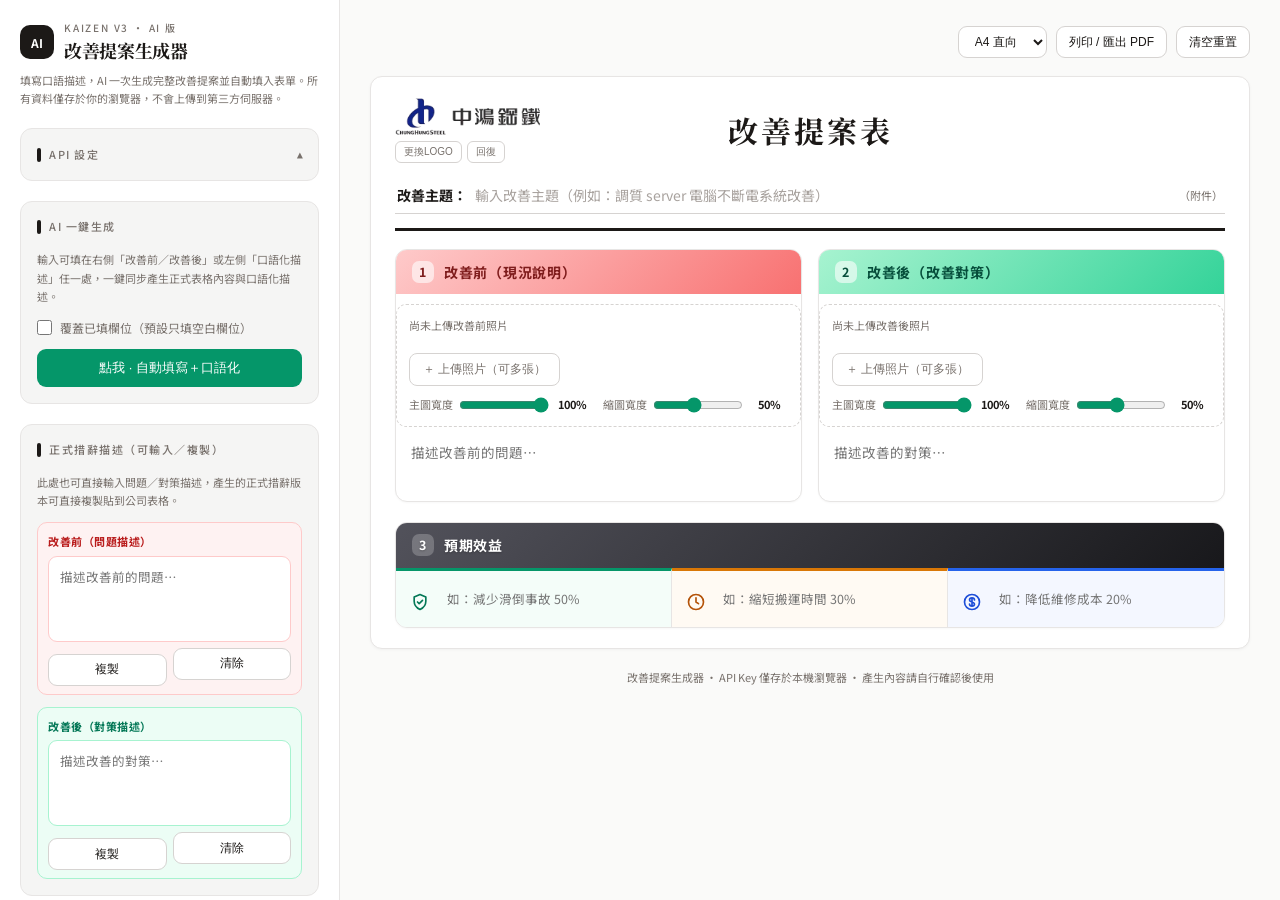
==== commit 1ddb77bd: "修正二次使用抓到舊主題：以最近編輯側為來源，新增清除按鈕" ====
--- a/index.html
+++ b/index.html
@@ -297,6 +297,9 @@
   }
   .conv-text:focus{border-color:var(--primary);box-shadow:0 0 0 3px rgba(28,25,23,.06)}
   .copy-btn{margin-top:6px;width:100%}
+  .conv-btns{display:flex;gap:6px;margin-top:6px}
+  .conv-btns .btn{flex:1}
+  .clear-btn:hover{color:var(--danger);border-color:var(--danger)}
   input[type=range]{width:100%;accent-color:var(--primary);cursor:pointer}
   footer{text-align:center;color:var(--muted);font-size:11px;padding:20px 0 8px;max-width:880px;margin:0 auto}
 
@@ -436,16 +439,22 @@
       <div class="panel-head"><span class="bar"></span>正式措辭描述（可輸入／複製）</div>
       <div class="hint" style="margin:0 0 10px">此處也可直接輸入問題／對策描述，產生的正式措辭版本可直接複製貼到公司表格。</div>
 
-      <div class="conv-box before">
-        <div class="conv-label">改善前（問題描述）</div>
-        <textarea class="conv-text" id="conv-before" rows="3" placeholder="描述改善前的問題…"></textarea>
-        <button type="button" class="btn btn-outline btn-sm copy-btn" data-copy="conv-before">複製</button>
-      </div>
+      <div class="conv-box before">
+        <div class="conv-label">改善前（問題描述）</div>
+        <textarea class="conv-text" id="conv-before" rows="3" placeholder="描述改善前的問題…"></textarea>
+        <div class="conv-btns">
+          <button type="button" class="btn btn-outline btn-sm copy-btn" data-copy="conv-before">複製</button>
+          <button type="button" class="btn btn-outline btn-sm clear-btn" data-clear="before">清除</button>
+        </div>
+      </div>
       <div class="conv-box after">
         <div class="conv-label">改善後（對策描述）</div>
         <textarea class="conv-text" id="conv-after" rows="3" placeholder="描述改善的對策…"></textarea>
-        <button type="button" class="btn btn-outline btn-sm copy-btn" data-copy="conv-after">複製</button>
-      </div>
+        <div class="conv-btns">
+          <button type="button" class="btn btn-outline btn-sm copy-btn" data-copy="conv-after">複製</button>
+          <button type="button" class="btn btn-outline btn-sm clear-btn" data-clear="after">清除</button>
+        </div>
+      </div>
     </div>
 
     <div class="panel" id="compressPanel">
@@ -641,6 +650,7 @@
     catalog: {},
     override: localStorage.getItem(STORE.override) === "1",
     images: { before: [], after: [] },
+    editSide: { before: "right", after: "right" },
     compress: localStorage.getItem(STORE.compress) !== "0",
     compressMax: parseInt(localStorage.getItem(STORE.compressMax) || "1600", 10) || 1600
   };
@@ -942,15 +952,19 @@
       showStatus("error", "請先在上方輸入 API Key。");
       return;
     }
-    var srcBefore = $("f-before").value.trim() || $("conv-before").value.trim();
-    var srcAfter = $("f-after").value.trim() || $("conv-after").value.trim();
+    var srcBefore = state.editSide.before === "left"
+      ? ($("conv-before").value.trim() || $("f-before").value.trim())
+      : ($("f-before").value.trim() || $("conv-before").value.trim());
+    var srcAfter = state.editSide.after === "left"
+      ? ($("conv-after").value.trim() || $("f-after").value.trim())
+      : ($("f-after").value.trim() || $("conv-after").value.trim());
     if (!srcBefore && !srcAfter){
       showStatus("error", "請先輸入改善前或改善後的描述（左側口語化欄位或右側欄位皆可）。");
       return;
     }
-    var data = getFormData();
-    if (!data.before && srcBefore) data.before = srcBefore;
-    if (!data.after && srcAfter) data.after = srcAfter;
+    var data = getFormData();
+    data.before = srcBefore;
+    data.after = srcAfter;
 
     var model = state.models[state.provider];
     var promptFormal = buildPrompt(data);
@@ -1356,17 +1370,37 @@
     }
   });
 
-  FORM_FIELDS.forEach(function(f){
-    $(f.id).addEventListener("input", function(){
-      saveForm();
-      autoResize($(f.id));
-      if (ANALYSIS_BY_ID[f.id]) renderAnalysis(ANALYSIS_BY_ID[f.id]);
-    });
-    autoResize($(f.id));
-  });
-  CONV_IDS.forEach(function(id){
-    $(id).addEventListener("input", function(){ autoResize($(id)); });
-    autoResize($(id));
+  FORM_FIELDS.forEach(function(f){
+    $(f.id).addEventListener("input", function(){
+      if (f.id === "f-before") state.editSide.before = "right";
+      if (f.id === "f-after") state.editSide.after = "right";
+      saveForm();
+      autoResize($(f.id));
+      if (ANALYSIS_BY_ID[f.id]) renderAnalysis(ANALYSIS_BY_ID[f.id]);
+    });
+    autoResize($(f.id));
+  });
+  CONV_IDS.forEach(function(id){
+    $(id).addEventListener("input", function(){
+      if (id === "conv-before") state.editSide.before = "left";
+      if (id === "conv-after") state.editSide.after = "left";
+      autoResize($(id));
+    });
+    autoResize($(id));
+  });
+  document.querySelectorAll(".clear-btn").forEach(function(btn){
+    btn.addEventListener("click", function(){
+      var side = btn.dataset.clear;
+      if (!confirm("確定要清除「改善" + (side === "before" ? "前" : "後") + "」的內容（含右側對應欄位）嗎？")) return;
+      $("conv-" + side).value = "";
+      $("f-" + side).value = "";
+      autoResize($("conv-" + side));
+      autoResize($("f-" + side));
+      var entry = ANALYSIS_BY_ID["f-" + side];
+      if (entry) renderAnalysis(entry);
+      saveForm();
+      hideStatus();
+    });
   });
   ANALYSIS_ENTRIES.forEach(function(e){
     $(e.preview).addEventListener("click", function(){
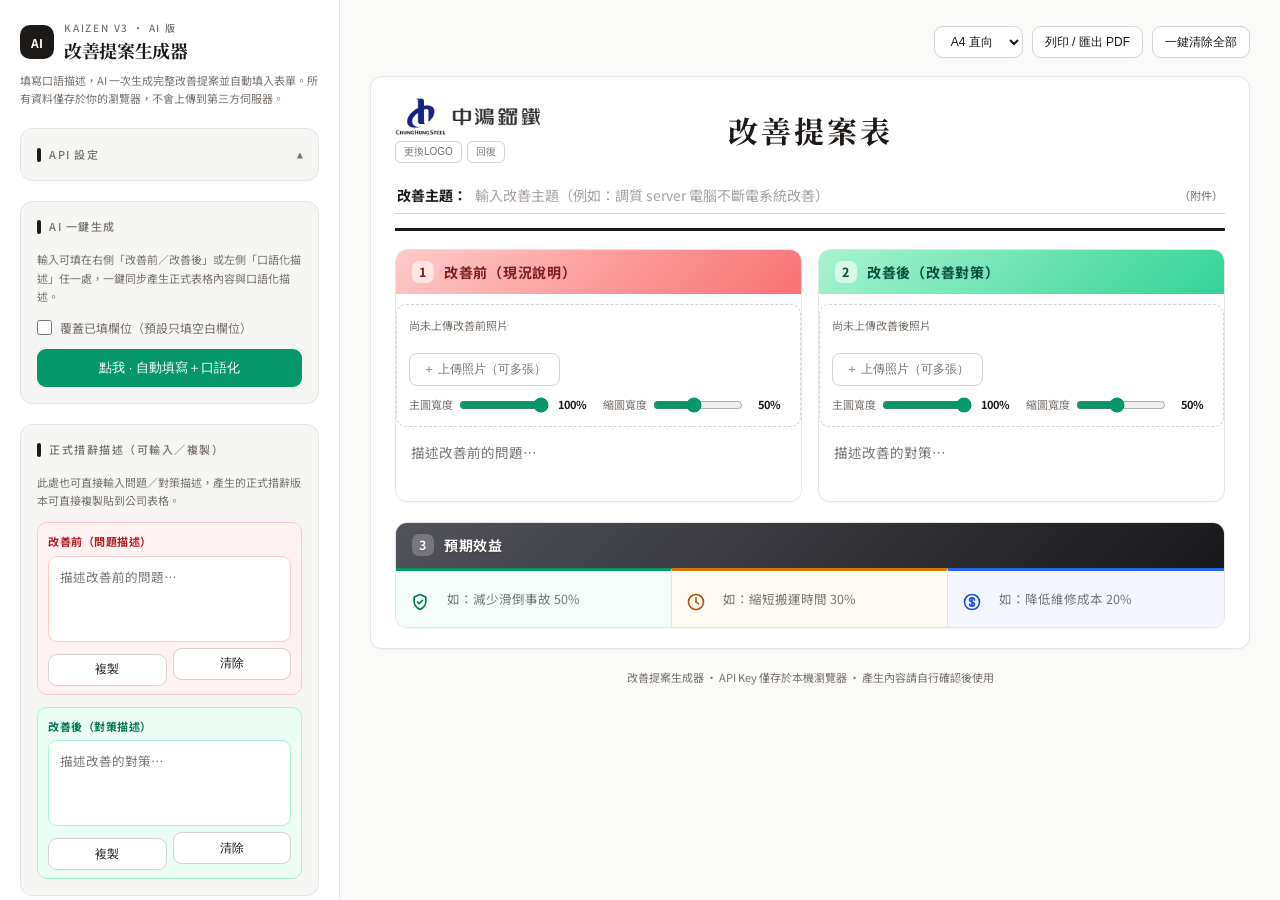
==== commit 4a7894b3: "新增OpenRouter與Groq供應商、面板收合、一鍵清除全部" ====
--- a/index.html
+++ b/index.html
@@ -85,15 +85,8 @@
     border:none;background:none;color:var(--muted);cursor:pointer;
     font-size:11px;padding:6px 8px;border-radius:6px;
   }
-  .key-wrap .toggle:hover{background:var(--primary-soft);color:var(--text)}
-
-  .provider-tabs{display:flex;background:var(--line);border-radius:9px;padding:3px;gap:3px;margin-bottom:14px}
-  .provider-tabs button{
-    flex:1;border:none;background:transparent;padding:7px 0;border-radius:7px;
-    font-size:12px;font-weight:500;color:var(--muted);cursor:pointer;transition:all .15s;
-  }
-  .provider-tabs button.active{background:#fff;color:var(--text);box-shadow:0 1px 3px rgba(0,0,0,.08)}
-
+  .key-wrap .toggle:hover{background:var(--primary-soft);color:var(--text)}
+
   .hint{font-size:11px;color:var(--muted);line-height:1.7;margin-top:4px}
   .hint a{color:var(--accent);text-decoration:none}
   .hint a:hover{text-decoration:underline}
@@ -392,17 +385,22 @@
         <span class="bar"></span>API 設定
         <span class="chevron" id="apiChevron">▾</span>
       </div>
-      <div class="panel-body">
-        <div class="provider-tabs" id="providerTabs">
-          <button type="button" data-provider="gemini" class="active">Google Gemini</button>
-          <button type="button" data-provider="openai">OpenAI</button>
-        </div>
-
-        <div class="field">
-          <label for="apiKey">API Key</label>
-          <div class="key-wrap">
-            <input type="password" id="apiKey" autocomplete="off" spellcheck="false"
-                   placeholder="貼上你的 API Key…">
+      <div class="panel-body">
+        <div class="field">
+          <label for="providerSelect">AI 供應商</label>
+          <select id="providerSelect">
+            <option value="gemini">Google Gemini</option>
+            <option value="openai">OpenAI</option>
+            <option value="openrouter">OpenRouter</option>
+            <option value="groq">Groq</option>
+          </select>
+        </div>
+
+        <div class="field">
+          <label for="apiKey">API Key</label>
+          <div class="key-wrap">
+            <input type="password" id="apiKey" autocomplete="off" spellcheck="false"
+                   placeholder="貼上你的 API Key…">
             <button type="button" class="toggle" id="toggleKey">顯示</button>
           </div>
           <div class="hint" id="keyHint"></div>
@@ -458,15 +456,20 @@
     </div>
 
     <div class="panel" id="compressPanel">
-      <div class="panel-head"><span class="bar"></span>圖片壓縮</div>
-      <label class="check-row" style="margin-top:0">
-        <input type="checkbox" id="compressToggle">
-        <span>上傳時壓縮圖片（存成 JPEG，品質 0.85）</span>
-      </label>
-      <div class="field" style="margin-top:10px">
-        <label for="compressSlider">最大邊長：<span id="compressVal">1600</span> px</label>
-        <input type="range" id="compressSlider" min="400" max="4000" step="100" value="1600">
-        <div class="hint">超過最大邊長的圖片會自動縮小，列印與 PDF 依此解析度輸出；關閉則保留原始解析度。</div>
+      <div class="panel-head collapsible" id="compressPanelHead" role="button" tabindex="0" title="點擊收合／展開">
+        <span class="bar"></span>圖片壓縮
+        <span class="chevron" id="compressChevron">▸</span>
+      </div>
+      <div class="panel-body">
+        <label class="check-row" style="margin-top:0">
+          <input type="checkbox" id="compressToggle">
+          <span>上傳時壓縮圖片（存成 JPEG，品質 0.85）</span>
+        </label>
+        <div class="field" style="margin-top:10px">
+          <label for="compressSlider">最大邊長：<span id="compressVal">1600</span> px</label>
+          <input type="range" id="compressSlider" min="400" max="4000" step="100" value="1600">
+          <div class="hint">超過最大邊長的圖片會自動縮小，列印與 PDF 依此解析度輸出；關閉則保留原始解析度。</div>
+        </div>
       </div>
     </div>
   </aside>
@@ -479,7 +482,7 @@
         <option value="landscape">A4 橫向</option>
       </select>
       <button class="btn btn-outline btn-sm" id="printBtn">列印 / 匯出 PDF</button>
-      <button class="btn btn-outline btn-sm" id="resetBtn">清空重置</button>
+      <button class="btn btn-outline btn-sm" id="resetBtn">一鍵清除全部</button>
     </div>
 
     <div class="doc" id="doc">
@@ -598,28 +601,47 @@
     compressMax:  "kai.gen.compressMax.v1"
   };
 
-  var MODELS = {
-    gemini: [
-      { id: "gemini-3.5-flash-lite", label: "Gemini 3.5 Flash Lite（預設）" },
-      { id: "gemini-2.5-flash-lite", label: "Gemini 2.5 Flash Lite" },
-      { id: "gemini-2.5-flash",     label: "Gemini 2.5 Flash（平衡）" },
-      { id: "gemini-2.5-pro",       label: "Gemini 2.5 Pro（最強、較慢）" }
-    ],
-    openai: [
-      { id: "gpt-4o",        label: "GPT-4o（最強）" },
-      { id: "gpt-4o-mini",   label: "GPT-4o mini（經濟快速）" },
-      { id: "gpt-4.1",       label: "GPT-4.1" },
-      { id: "gpt-4.1-mini",  label: "GPT-4.1 mini" }
-    ]
-  };
-  var HINTS = {
-    gemini: '金鑰在 <a href="https://aistudio.google.com/apikey" target="_blank" rel="noopener">aistudio.google.com/apikey</a> 取得',
-    openai: '金鑰在 <a href="https://platform.openai.com/api-keys" target="_blank" rel="noopener">platform.openai.com/api-keys</a> 取得'
+  var MODELS = {
+    gemini: [
+      { id: "gemini-3.5-flash-lite", label: "Gemini 3.5 Flash Lite（預設）" },
+      { id: "gemini-2.5-flash-lite", label: "Gemini 2.5 Flash Lite" },
+      { id: "gemini-2.5-flash",     label: "Gemini 2.5 Flash（平衡）" },
+      { id: "gemini-2.5-pro",       label: "Gemini 2.5 Pro（最強、較慢）" }
+    ],
+    openai: [
+      { id: "gpt-4o",        label: "GPT-4o（最強）" },
+      { id: "gpt-4o-mini",   label: "GPT-4o mini（經濟快速）" },
+      { id: "gpt-4.1",       label: "GPT-4.1" },
+      { id: "gpt-4.1-mini",  label: "GPT-4.1 mini" }
+    ],
+    openrouter: [
+      { id: "openai/gpt-4o-mini",       label: "OpenRouter · GPT-4o mini（經濟）" },
+      { id: "google/gemini-2.5-flash-lite", label: "OpenRouter · Gemini 2.5 Flash Lite" },
+      { id: "anthropic/claude-3.5-sonnet",  label: "OpenRouter · Claude 3.5 Sonnet" },
+      { id: "meta-llama/llama-3.3-70b-instruct", label: "OpenRouter · Llama 3.3 70B" }
+    ],
+    groq: [
+      { id: "llama-3.3-70b-versatile", label: "Groq · Llama 3.3 70B Versatile" },
+      { id: "llama-3.1-8b-instant",    label: "Groq · Llama 3.1 8B Instant" },
+      { id: "gemma2-9b-it",            label: "Groq · Gemma2 9B" }
+    ]
+  };
+  var HINTS = {
+    gemini: '金鑰在 <a href="https://aistudio.google.com/apikey" target="_blank" rel="noopener">aistudio.google.com/apikey</a> 取得',
+    openai: '金鑰在 <a href="https://platform.openai.com/api-keys" target="_blank" rel="noopener">platform.openai.com/api-keys</a> 取得',
+    openrouter: '金鑰在 <a href="https://openrouter.ai/settings/keys" target="_blank" rel="noopener">openrouter.ai/settings/keys</a> 取得',
+    groq: '金鑰在 <a href="https://console.groq.com/keys" target="_blank" rel="noopener">console.groq.com/keys</a> 取得'
+  };
+  var KEY_PLACEHOLDERS = {
+    gemini: "貼上 Google Gemini API Key…",
+    openai: "貼上 OpenAI API Key…",
+    openrouter: "貼上 OpenRouter API Key…",
+    groq: "貼上 Groq API Key…"
   };
 
   var $ = function(id){ return document.getElementById(id); };
   var $els = {
-    providerTabs: $("providerTabs"),
+    providerSelect: $("providerSelect"),
     apiKey: $("apiKey"),
     toggleKey: $("toggleKey"),
     keyHint: $("keyHint"),
@@ -675,27 +697,28 @@
     FORM_FIELDS.forEach(function(f){ autoResize($(f.id)); });
     ANALYSIS_ENTRIES.forEach(function(e){ renderAnalysis(e); });
   }
-  function clearForm(){
-    FORM_FIELDS.forEach(function(f){ $(f.id).value = ""; });
-    saveForm();
-    $("docTitle").textContent = "改善提案表";
-    saveTitle();
-    FORM_FIELDS.forEach(function(f){ autoResize($(f.id)); });
-    ANALYSIS_ENTRIES.forEach(function(e){ renderAnalysis(e); });
+function clearForm(){
+    FORM_FIELDS.forEach(function(f){ $(f.id).value = ""; });
+    CONV_IDS.forEach(function(id){ $(id).value = ""; });
+    state.editSide.before = "right";
+    state.editSide.after = "right";
+    saveForm();
+    $("docTitle").textContent = "改善提案表";
+    saveTitle();
+    FORM_FIELDS.forEach(function(f){ autoResize($(f.id)); });
+    CONV_IDS.forEach(function(id){ autoResize($(id)); });
+    ANALYSIS_ENTRIES.forEach(function(e){ renderAnalysis(e); });
   }
 
   /* ---------- 側欄 ---------- */
-  function renderProvider(){
-    $els.providerTabs.querySelectorAll("button").forEach(function(b){
-      b.classList.toggle("active", b.dataset.provider === state.provider);
-    });
-    renderModelOptions();
-    $els.apiKey.value = state.keys[state.provider] || "";
-    $els.apiKey.placeholder = state.provider === "gemini"
-      ? "貼上 Google Gemini API Key…" : "貼上 OpenAI API Key…";
-    $els.keyHint.innerHTML = HINTS[state.provider];
-    $els.modelHint.textContent = "輸入 API Key 後自動載入全部可用模型";
-    $els.overrideFill.checked = state.override;
+  function renderProvider(){
+    $els.providerSelect.value = state.provider;
+    renderModelOptions();
+    $els.apiKey.value = state.keys[state.provider] || "";
+    $els.apiKey.placeholder = KEY_PLACEHOLDERS[state.provider];
+    $els.keyHint.innerHTML = HINTS[state.provider];
+    $els.modelHint.textContent = "輸入 API Key 後自動載入全部可用模型";
+    $els.overrideFill.checked = state.override;
   }
   function renderModelOptions(provider){
     provider = provider || state.provider;
@@ -737,22 +760,59 @@
     return list;
   }
 
-  async function fetchOpenAIModels(key){
-    var res = await fetch("https://api.openai.com/v1/models", {
-      headers: { "Authorization": "Bearer " + key }
-    });
-    var data;
-    try { data = await res.json(); } catch(e){ data = null; }
-    if (!res.ok){
-      var msg = data && data.error && data.error.message ? data.error.message : "HTTP " + res.status;
-      throw new Error(msg);
-    }
-    var list = (data.data || [])
-      .map(function(m){ return m.id; })
-      .filter(function(id){ return !OPENAI_EXCLUDE.test(id); })
-      .map(function(id){ return { id: id, label: id }; });
-    list.sort(function(a,b){ return a.id < b.id ? -1 : 1; });
-    return list;
+  async function fetchOpenAIModels(key){
+    var res = await fetch("https://api.openai.com/v1/models", {
+      headers: { "Authorization": "Bearer " + key }
+    });
+    var data;
+    try { data = await res.json(); } catch(e){ data = null; }
+    if (!res.ok){
+      var msg = data && data.error && data.error.message ? data.error.message : "HTTP " + res.status;
+      throw new Error(msg);
+    }
+    var list = (data.data || [])
+      .map(function(m){ return m.id; })
+      .filter(function(id){ return !OPENAI_EXCLUDE.test(id); })
+      .map(function(id){ return { id: id, label: id }; });
+    list.sort(function(a,b){ return a.id < b.id ? -1 : 1; });
+    return list;
+  }
+
+  async function fetchOpenRouterModels(key){
+    var res = await fetch("https://openrouter.ai/api/v1/models", {
+      headers: { "Authorization": "Bearer " + key }
+    });
+    var data;
+    try { data = await res.json(); } catch(e){ data = null; }
+    if (!res.ok){
+      var msg = data && data.error && data.error.message ? data.error.message : "HTTP " + res.status;
+      throw new Error(msg);
+    }
+    var list = (data.data || [])
+      .filter(function(m){ return !/embedding/i.test(m.id); })
+      .map(function(m){
+        return { id: m.id, label: (m.name && m.name !== m.id ? m.name + " · " : "") + m.id };
+      });
+    list.sort(function(a,b){ return a.id < b.id ? -1 : 1; });
+    return list;
+  }
+
+  async function fetchGroqModels(key){
+    var res = await fetch("https://api.groq.com/openai/v1/models", {
+      headers: { "Authorization": "Bearer " + key }
+    });
+    var data;
+    try { data = await res.json(); } catch(e){ data = null; }
+    if (!res.ok){
+      var msg = data && data.error && data.error.message ? data.error.message : "HTTP " + res.status;
+      throw new Error(msg);
+    }
+    var list = (data.data || [])
+      .map(function(m){ return m.id; })
+      .filter(function(id){ return !/(whisper|embedding|tts)/i.test(id); })
+      .map(function(id){ return { id: id, label: id }; });
+    list.sort(function(a,b){ return a.id < b.id ? -1 : 1; });
+    return list;
   }
 
   async function refreshModels(){
@@ -762,11 +822,15 @@
       $els.modelHint.textContent = "請先輸入 API Key 再載入模型清單";
       return;
     }
-    $els.modelHint.textContent = "載入模型清單中…";
-    try{
-      var list = provider === "gemini"
-        ? await fetchGeminiModels(key)
-        : await fetchOpenAIModels(key);
+    $els.modelHint.textContent = "載入模型清單中…";
+    try{
+      var list = provider === "gemini"
+        ? await fetchGeminiModels(key)
+        : provider === "openai"
+        ? await fetchOpenAIModels(key)
+        : provider === "openrouter"
+        ? await fetchOpenRouterModels(key)
+        : await fetchGroqModels(key);
       state.catalog[provider] = list;
       renderModelOptions(provider);
       $els.modelHint.textContent = "已載入 " + list.length + " 個可用模型（輸入後會自動更新）";
@@ -897,10 +961,75 @@
     }
     var text = data && data.choices && data.choices[0]
       && data.choices[0].message && data.choices[0].message.content;
-    if (!text) throw new Error("OpenAI 未回傳可用內容。");
-    return parseJSON(text);
-  }
-
+    if (!text) throw new Error("OpenAI 未回傳可用內容。");
+    return parseJSON(text);
+  }
+
+  async function callOpenRouter(key, model, prompt){
+    var res = await fetch("https://openrouter.ai/api/v1/chat/completions", {
+      method: "POST",
+      headers: {
+        "Content-Type": "application/json",
+        "Authorization": "Bearer " + key
+      },
+      body: JSON.stringify({
+        model: model,
+        temperature: 0.7,
+        messages: [
+          { role: "system", content: "你是企業改善提案撰寫專家，一律只回傳 JSON 物件，不要加任何額外文字。" },
+          { role: "user", content: prompt }
+        ]
+      })
+    });
+    var data;
+    try { data = await res.json(); }
+    catch(e){ data = null; }
+    if (!res.ok){
+      var msg = data && data.error && data.error.message ? data.error.message : "HTTP " + res.status;
+      throw new Error(msg);
+    }
+    var text = data && data.choices && data.choices[0]
+      && data.choices[0].message && data.choices[0].message.content;
+    if (!text) throw new Error("OpenRouter 未回傳可用內容。");
+    return parseJSON(text);
+  }
+
+  async function callGroq(key, model, prompt){
+    var res = await fetch("https://api.groq.com/openai/v1/chat/completions", {
+      method: "POST",
+      headers: {
+        "Content-Type": "application/json",
+        "Authorization": "Bearer " + key
+      },
+      body: JSON.stringify({
+        model: model,
+        temperature: 0.7,
+        messages: [
+          { role: "system", content: "你是企業改善提案撰寫專家，一律只回傳 JSON 物件，不要加任何額外文字。" },
+          { role: "user", content: prompt }
+        ]
+      })
+    });
+    var data;
+    try { data = await res.json(); }
+    catch(e){ data = null; }
+    if (!res.ok){
+      var msg = data && data.error && data.error.message ? data.error.message : "HTTP " + res.status;
+      throw new Error(msg);
+    }
+    var text = data && data.choices && data.choices[0]
+      && data.choices[0].message && data.choices[0].message.content;
+    if (!text) throw new Error("Groq 未回傳可用內容。");
+    return parseJSON(text);
+  }
+
+  function callForProvider(provider, key, model, prompt){
+    if (provider === "gemini") return callGemini(key, model, prompt);
+    if (provider === "openai") return callOpenAI(key, model, prompt);
+    if (provider === "openrouter") return callOpenRouter(key, model, prompt);
+    return callGroq(key, model, prompt);
+  }
+
   function showStatus(kind, html){
     $els.status.className = "status show";
     if (kind === "loading"){
@@ -974,14 +1103,10 @@
     $els.generateBtn.innerHTML = '<span class="spinner"></span> 生成中…';
     showStatus("loading", "正在同步產生正式表格與口語化描述，請稍候…");
 
-    try{
-      var results = await Promise.all([
-        state.provider === "gemini"
-          ? callGemini(key, model, promptFormal)
-          : callOpenAI(key, model, promptFormal),
-        state.provider === "gemini"
-          ? callGemini(key, model, promptColloquial)
-          : callOpenAI(key, model, promptColloquial)
+    try{
+      var results = await Promise.all([
+        callForProvider(state.provider, key, model, promptFormal),
+        callForProvider(state.provider, key, model, promptColloquial)
       ]);
       var formal = results[0];
       var colloquial = results[1];
@@ -1251,16 +1376,15 @@
     ta.style.display = showEdit ? "block" : "none";
   }
 
-  /* ---------- 事件 ---------- */
-  $els.providerTabs.addEventListener("click", function(e){
-    var btn = e.target.closest("button[data-provider]");
-    if (!btn || btn.dataset.provider === state.provider) return;
-    state.provider = btn.dataset.provider;
-    localStorage.setItem(STORE.provider, state.provider);
-    renderProvider();
-    apiCollapsed = !state.keys[state.provider];
-    renderApiCollapse();
-    if (state.keys[state.provider]) refreshModels();
+  /* ---------- 事件 ---------- */
+  $els.providerSelect.addEventListener("change", function(){
+    var next = $els.providerSelect.value;
+    if (next === state.provider) return;
+    state.provider = next;
+    localStorage.setItem(STORE.provider, state.provider);
+    renderProvider();
+    apiCollapse.setCollapsed(true);
+    if (state.keys[state.provider]) refreshModels();
   });
 
   var refreshTimer;
@@ -1319,18 +1443,24 @@
     });
   });
 
-  var apiPanel = $("apiPanel");
-  var apiCollapsed = !state.keys[state.provider];
-  function renderApiCollapse(){
-    apiPanel.classList.toggle("collapsed", apiCollapsed);
-    $("apiChevron").textContent = apiCollapsed ? "▸" : "▾";
-  }
-  $("apiPanelHead").addEventListener("click", function(){
-    apiCollapsed = !apiCollapsed;
-    renderApiCollapse();
-  });
-
-  $els.printBtn.addEventListener("click", function(){
+  var collapseState = {};
+  function setupCollapse(panelId, headId, chevronId, defaultCollapsed){
+    collapseState[panelId] = !!defaultCollapsed;
+    function render(){
+      $(panelId).classList.toggle("collapsed", collapseState[panelId]);
+      $(chevronId).textContent = collapseState[panelId] ? "▸" : "▾";
+    }
+    $(headId).addEventListener("click", function(){
+      collapseState[panelId] = !collapseState[panelId];
+      render();
+    });
+    render();
+    return { setCollapsed: function(v){ collapseState[panelId] = !!v; render(); } };
+  }
+  var apiCollapse = setupCollapse("apiPanel", "apiPanelHead", "apiChevron", true);
+  var compressCollapse = setupCollapse("compressPanel", "compressPanelHead", "compressChevron", true);
+
+  $els.printBtn.addEventListener("click", function(){
     var t = ($("f-title") && $("f-title").value.trim()) || "改善提案表";
     document.title = t;
     window.print();
@@ -1525,9 +1655,8 @@
   setupSizeControls("before");
   setupSizeControls("after");
   renderProvider();
-  renderApiCollapse();
   renderCompress();
-  loadForm();
+  loadForm();
   loadImages();
   if (state.keys[state.provider]) setTimeout(refreshModels, 300);
 })();
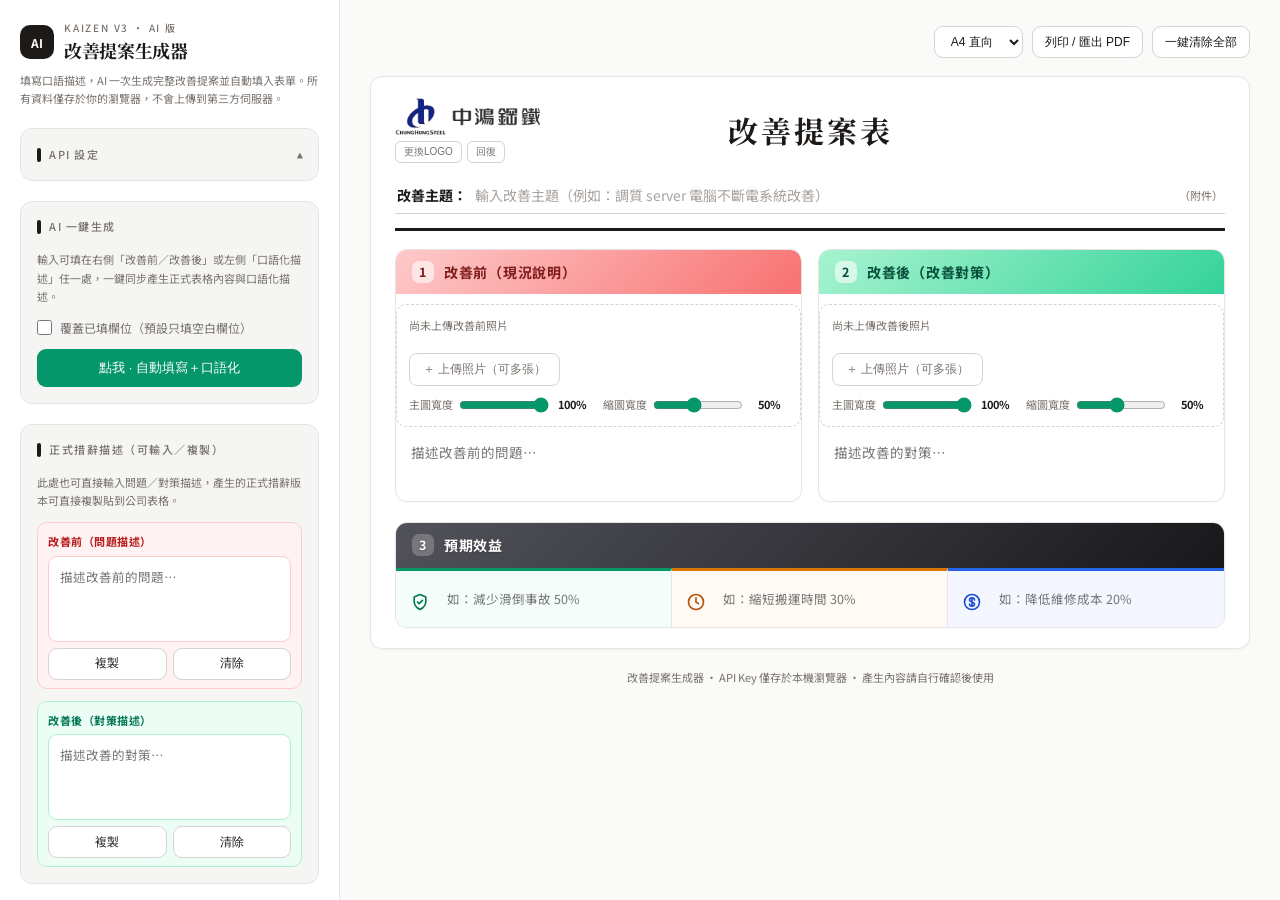
==== commit 1a4c8834: "修正左側複製/清除按鈕同列對齊" ====
--- a/index.html
+++ b/index.html
@@ -289,9 +289,8 @@
     transition:border-color .15s,box-shadow .15s;
   }
   .conv-text:focus{border-color:var(--primary);box-shadow:0 0 0 3px rgba(28,25,23,.06)}
-  .copy-btn{margin-top:6px;width:100%}
   .conv-btns{display:flex;gap:6px;margin-top:6px}
-  .conv-btns .btn{flex:1}
+  .conv-btns .btn{flex:1;margin-top:0}
   .clear-btn:hover{color:var(--danger);border-color:var(--danger)}
   input[type=range]{width:100%;accent-color:var(--primary);cursor:pointer}
   footer{text-align:center;color:var(--muted);font-size:11px;padding:20px 0 8px;max-width:880px;margin:0 auto}
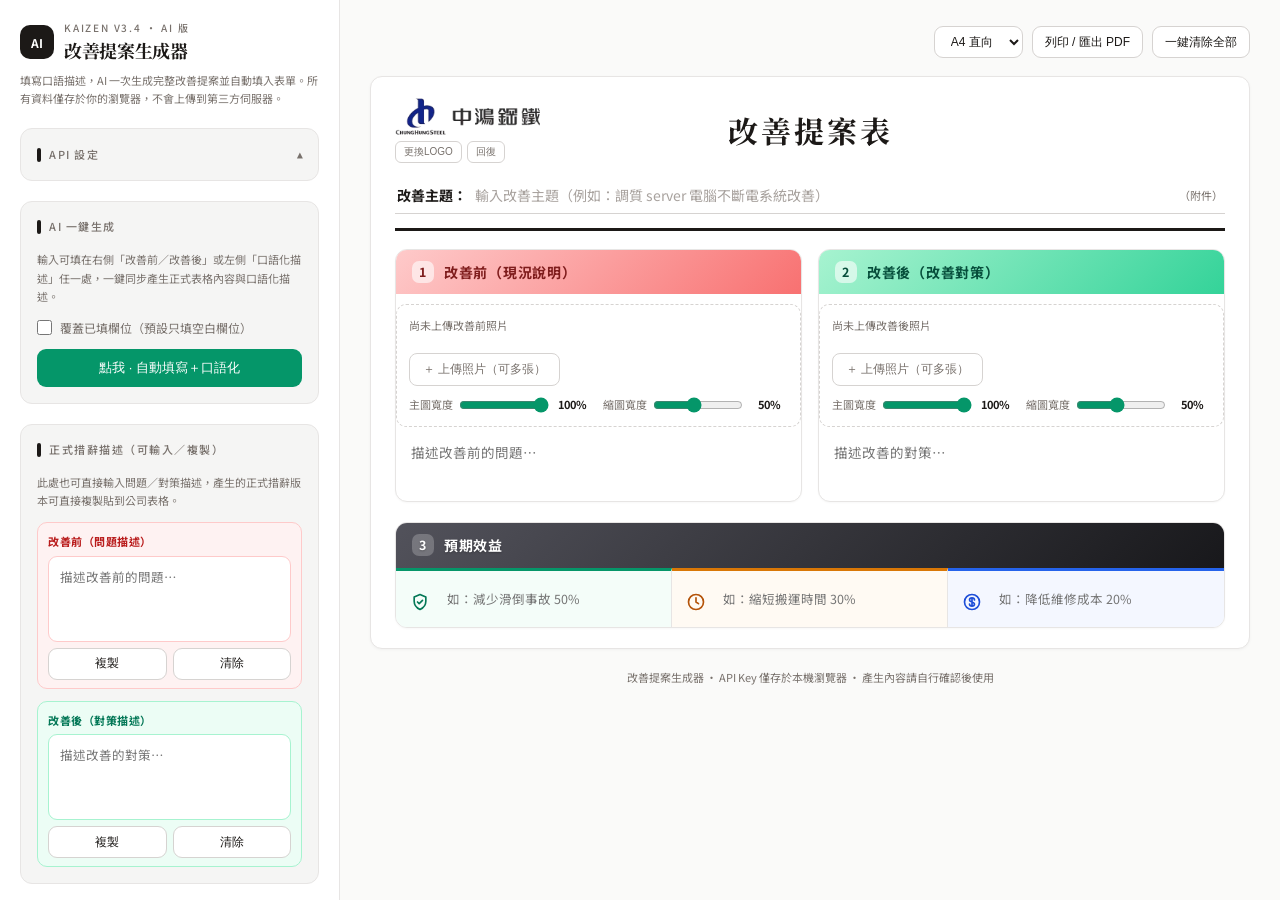
==== commit bce4f4b5: "版本更新至V3.4，新增changelog" ====
--- a/index.html
+++ b/index.html
@@ -373,7 +373,7 @@
     <div class="brand">
       <div class="brand-badge">AI</div>
       <div>
-        <div class="brand-kicker">KAIZEN V3 · AI 版</div>
+        <div class="brand-kicker">KAIZEN V3.4 · AI 版</div>
         <div class="brand-title serif">改善提案生成器</div>
       </div>
     </div>
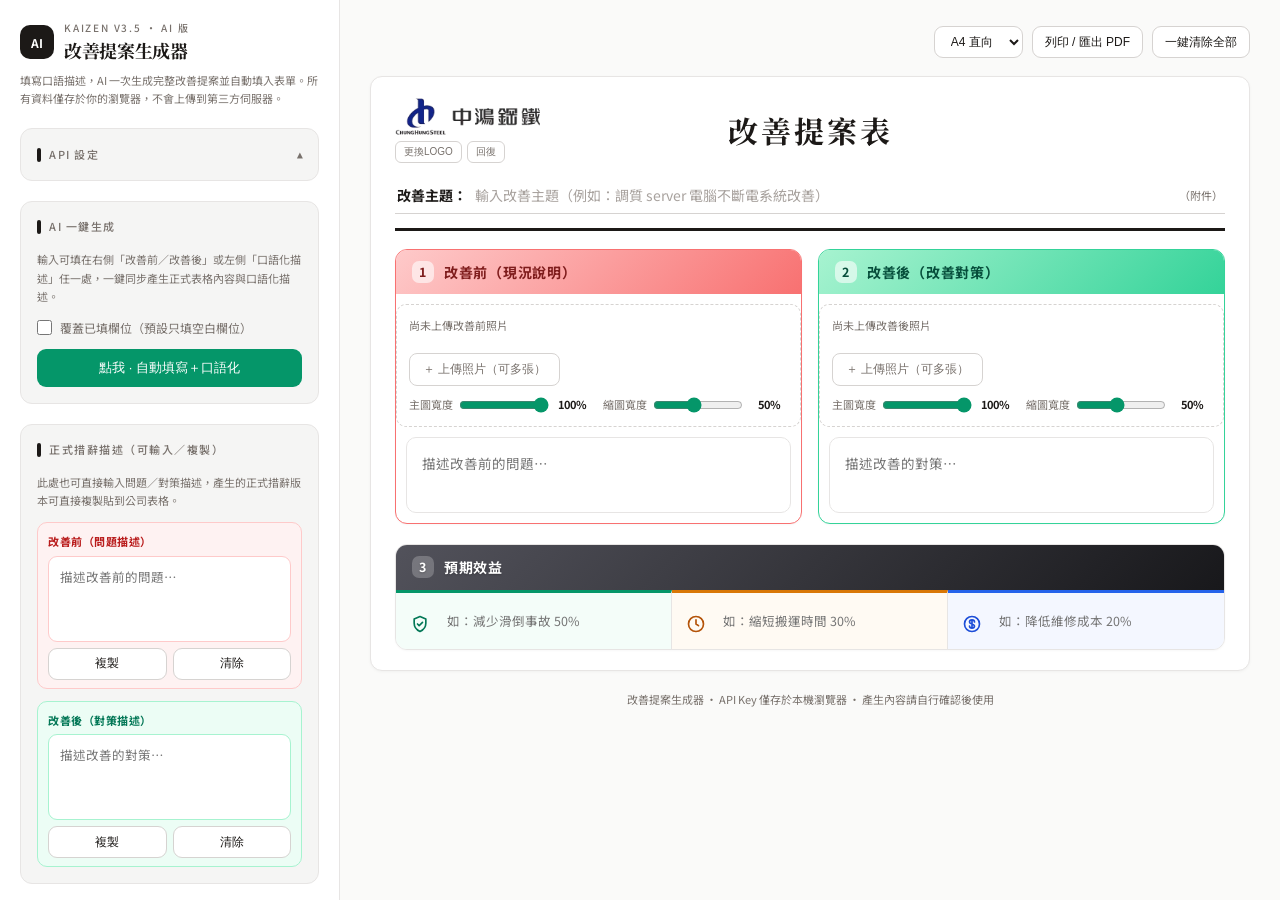
==== commit 952557fe: "版本更新至V3.5：說明卡片、強調著色、SVG圖示、列印間隔" ====
--- a/index.html
+++ b/index.html
@@ -175,11 +175,13 @@
   .title-input::placeholder{color:#a8a29e}
   .attach-mark{font-size:11px;color:var(--muted);white-space:nowrap;padding-left:10px;align-self:flex-end;margin-bottom:2px}
   .kaizen-pair{display:grid;grid-template-columns:1fr 1fr;gap:16px;margin-top:6px;align-items:stretch}
-  .kaizen-box{
-    border:1px solid var(--line);border-radius:12px;overflow:hidden;
-    background:#fff;min-width:0;box-shadow:0 1px 2px rgba(0,0,0,.03);
-    display:flex;flex-direction:column;
-  }
+  .kaizen-box{
+    border:1px solid var(--line);border-radius:12px;overflow:hidden;
+    background:#fff;min-width:0;box-shadow:0 1px 2px rgba(0,0,0,.03);
+    display:flex;flex-direction:column;
+  }
+  .kaizen-box.before{border-color:#f87171}
+  .kaizen-box.after{border-color:#34d399}
   .kaizen-box .box-cap{
     display:flex;align-items:center;gap:10px;
     padding:11px 16px;font-size:14px;font-weight:700;letter-spacing:.05em;
@@ -216,12 +218,20 @@
   .benefit-col:nth-child(2) .benefit-icon{color:#b45309}
   .benefit-col:nth-child(3) .benefit-icon{color:#1d4ed8}
   .benefit-row .editable{flex:1;min-width:0;min-height:32px;padding:5px 8px;align-self:stretch;font-size:12.5px;line-height:1.6}
-  .analysis{display:flex;flex-direction:column;flex:1;min-height:0}
+  .analysis{display:flex;flex-direction:column;flex:1;min-height:0}
+  .kaizen-box .analysis{
+    border:1px solid var(--line);border-radius:10px;
+    margin:0 10px 10px;background:#fff;overflow:hidden;
+  }
+  .kaizen-box .photo-zone{margin-bottom:10px}
   .analysis .analysis-edit{min-height:64px;flex:1}
   .analysis .analysis-preview{flex:1;padding:12px 14px;font-size:13.5px;line-height:1.8;display:none;cursor:text}
   .analysis-preview:hover{background:#fff}
   .al-line{display:flex;gap:9px;align-items:flex-start;padding:2px 0}
-  .al-bullet{flex-shrink:0;font-size:12px;line-height:1.8;margin-top:1px}
+  .al-emoji{flex-shrink:0;width:16px;height:16px;color:#64748b;display:inline-flex;align-items:center;justify-content:center;margin-top:3px}
+  .al-emoji svg{width:16px;height:16px;display:block}
+  .al-head{font-weight:700}
+  .al-text .kw{color:#dc2626;font-weight:700}
   .al-text{flex:1;min-width:0;white-space:pre-wrap;word-break:break-word}
   .editable{
     width:100%;border:1px solid transparent;background:transparent;
@@ -340,7 +350,8 @@
     body.orient-landscape .benefit-col:last-child{border-right:none!important;border-bottom:none!important}
     .editable:hover,.editable:focus{background:transparent;border-color:transparent;box-shadow:none}
     .photo-zone{border:none;background:none;padding:0;margin-top:6px;min-height:0}
-    .kaizen-box .photo-zone{border:none;padding:0;margin:0;background:#fff}
+    .kaizen-box .photo-zone{border:none;padding:6px 10px 8px;margin:0;background:#fff}
+    .kaizen-box .analysis{margin-top:6px}
     .photo-add,.photo-empty,.photo-thumb .remove{display:none!important}
     .logo-actions{display:none!important}
     .photo-grid{display:flex;flex-wrap:wrap;gap:7px}
@@ -361,7 +372,8 @@
     .doc-title[contenteditable]{border-bottom-color:transparent;background:transparent}
     .kaizen-box .editable,.benefit-row .editable{font-size:13px;line-height:1.85;min-height:0}
     .analysis .analysis-preview{display:block!important;padding:6px 2px;font-size:13px;line-height:1.85}
-    .al-bullet{font-size:12px;line-height:1.85}
+    .al-emoji{width:15px;height:15px;margin-top:2px}
+    .al-emoji svg{width:15px;height:15px}
   }
 </style>
 </head>
@@ -373,7 +385,7 @@
     <div class="brand">
       <div class="brand-badge">AI</div>
       <div>
-        <div class="brand-kicker">KAIZEN V3.4 · AI 版</div>
+        <div class="brand-kicker">KAIZEN V3.5 · AI 版</div>
         <div class="brand-title serif">改善提案生成器</div>
       </div>
     </div>
@@ -873,12 +885,13 @@
       "",
       "注意事項：",
       "1. 全部使用繁體中文，專業正式、具體可行。",
-      "2. 改善前（before）與改善後（after）各拆成 3 個列點，標題由 AI 自行判斷，每點只寫一行（含標題約 15–18 字內），寧短勿長，確保單行顯示不換行，禁止全部寫成一大段。",
-      "3. 改善後（after）同理，並與改善前的問題形成因果對應。",
-      "4. 三項預期效益各 20 字內，分別涵蓋不同面向（如：安全、效率、成本）。",
-      "5. 改善前（before）與改善後（after）的總字數各控制在 100 字內（含標籤與符號），這是 AI 生成時的硬性上限，請嚴格遵守。",
-      "6. 若使用者已提供正式內容，請參考並優化，不要重複編造或刪除其核心重點。",
-      "7. 只回傳 JSON 物件，不要加任何額外文字、markdown 標記或註解。"
+      "2. 改善前（before）與改善後（after）各拆成 3 個列點，標題由 AI 自行判斷，每點只寫一行（含標題約 15–18 字內），寧短勿長，確保單行顯示不換行，禁止全部寫成一大段。",
+      "3. 每個列點的「標題」用全形冒號「：」與內容分開（例如：具體現象：樓梯無扶手）。",
+      "4. 內容中的重點詞彙（如：滑倒、墜落、風險、危險、安全、效率、成本等）請用「**」包起來（例如：**滑倒**、**墜落**），前端會以紅色粗體強調顯示。",
+      "5. 三項預期效益各 12 字內，分別涵蓋不同面向（如：安全、效率、成本）。",
+      "6. 改善前（before）與改善後（after）的總字數各控制在 100 字內（含標籤與符號），這是 AI 生成時的硬性上限，請嚴格遵守。",
+      "7. 若使用者已提供正式內容，請參考並優化，不要重複編造或刪除其核心重點。",
+      "8. 只回傳 JSON 物件，不要加任何額外文字、markdown 標記或註解。"
     ].join("\n");
   }
 
@@ -1336,33 +1349,65 @@
   ];
   var ANALYSIS_BY_ID = {};
   ANALYSIS_ENTRIES.forEach(function(e){ ANALYSIS_BY_ID[e.id] = e; });
-
-  var BULLET_COLORS = ["#2563eb", "#d97706", "#7c3aed", "#0891b2", "#059669", "#dc2626", "#ca8a04", "#0ea5e9"];
-
-  function isHeadingLine(t){
-    return /^[^：:]{1,14}[：:]/.test(t);
-  }
-
-  function bulletColor(text, idx){
-    if (isHeadingLine(text)) return BULLET_COLORS[idx % BULLET_COLORS.length];
-    return "#64748b";
-  }
-
-  function buildLines(text){
-    var raw = text.split(/\n+/);
-    var lines = [];
-    raw.forEach(function(seg){
-      seg.split(/(?<=[：:])(?=[^：:]{1,14}[：:])/).forEach(function(part){
-        var t = part.replace(/^[\s]*[●○•·∙・\-–—－*＊◆■▲▶›»]+[\s:：]*/, "").trim();
-        if (t) lines.push(t);
-      });
-    });
-    var html = "";
-    lines.forEach(function(t, i){
-      html += '<div class="al-line"><span class="al-bullet" style="color:' + bulletColor(t, i) + '">●</span>' +
-              '<span class="al-text">' + esc(t) + "</span></div>";
-    });
-    return html;
+
+  var ICON_SEARCH = '<svg viewBox="0 0 24 24" fill="none" stroke="currentColor" stroke-width="2" stroke-linecap="round" stroke-linejoin="round"><path d="M3 10a7 7 0 1 0 14 0a7 7 0 1 0-14 0m18 11l-6-6"/></svg>';
+  var ICON_GEAR = '<svg viewBox="0 0 24 24" fill="none" stroke="currentColor" stroke-width="2" stroke-linecap="round" stroke-linejoin="round"><path d="M10.325 4.317c.426-1.756 2.924-1.756 3.35 0a1.724 1.724 0 0 0 2.573 1.066c1.543-.94 3.31.826 2.37 2.37a1.724 1.724 0 0 0 1.065 2.572c1.756.426 1.756 2.924 0 3.35a1.724 1.724 0 0 0-1.066 2.573c.94 1.543-.826 3.31-2.37 2.37a1.724 1.724 0 0 0-2.572 1.065c-.426 1.756-2.924 1.756-3.35 0a1.724 1.724 0 0 0-2.573-1.066c-1.543.94-3.31-.826-2.37-2.37a1.724 1.724 0 0 0-1.065-2.572c-1.756-.426-1.756-2.924 0-3.35a1.724 1.724 0 0 0 1.066-2.573c-.94-1.543.826-3.31 2.37-2.37c1 .608 2.296.07 2.572-1.065"/><path d="M9 12a3 3 0 1 0 6 0a3 3 0 0 0-6 0"/></svg>';
+  var ICON_WORLD = '<svg viewBox="0 0 24 24" fill="none" stroke="currentColor" stroke-width="2" stroke-linecap="round" stroke-linejoin="round"><path d="M3 12a9 9 0 1 0 18 0a9 9 0 0 0-18 0m.6-3h16.8M3.6 15h16.8"/><path d="M11.5 3a17 17 0 0 0 0 18m1-18a17 17 0 0 1 0 18"/></svg>';
+  var ICON_ALERT = '<svg viewBox="0 0 24 24" fill="none" stroke="currentColor" stroke-width="2" stroke-linecap="round" stroke-linejoin="round"><path d="M12 9v4m-1.637-9.409L2.257 17.125a1.914 1.914 0 0 0 1.636 2.871h16.214a1.914 1.914 0 0 0 1.636-2.87L13.637 3.59a1.914 1.914 0 0 0-3.274 0M12 16h.01"/></svg>';
+  var ICON_TOOL = '<svg viewBox="0 0 24 24" fill="none" stroke="currentColor" stroke-width="2" stroke-linecap="round" stroke-linejoin="round"><path d="M7 10h3V7L6.5 3.5a6 6 0 0 1 8 8l6 6a2 2 0 0 1-3 3l-6-6a6 6 0 0 1-8-8z"/></svg>';
+  var ICON_PIN = '<svg viewBox="0 0 24 24" fill="none" stroke="currentColor" stroke-width="2" stroke-linecap="round" stroke-linejoin="round"><path d="m15 4.5l-4 4L7 10l-1.5 1.5l7 7L14 17l1.5-4l4-4M9 15l-4.5 4.5M14.5 4L20 9.5"/></svg>';
+  var ICON_CHECK = '<svg viewBox="0 0 24 24" fill="none" stroke="currentColor" stroke-width="2" stroke-linecap="round" stroke-linejoin="round"><path d="m5 12l5 5L20 7"/></svg>';
+  var ICON_DOT = '<svg viewBox="0 0 24 24" fill="none" stroke="currentColor" stroke-width="2"><circle cx="12" cy="12" r="5"/></svg>';
+
+  function lineIcon(text){
+    var map = [
+      ["具體現象", ICON_SEARCH], ["現象", ICON_SEARCH],
+      ["根本成因", ICON_GEAR], ["成因", ICON_GEAR],
+      ["影響範圍", ICON_WORLD], ["範圍", ICON_WORLD],
+      ["潛在風險", ICON_ALERT], ["風險", ICON_ALERT],
+      ["具體對策", ICON_TOOL], ["對策", ICON_TOOL],
+      ["執行重點", ICON_PIN], ["重點", ICON_PIN],
+      ["預期效果", ICON_CHECK], ["效果", ICON_CHECK]
+    ];
+    for (var i = 0; i < map.length; i++) if (text.indexOf(map[i][0]) === 0) return map[i][1];
+    return ICON_DOT;
+  }
+
+  function lineColor(text){
+    var pairs = [
+      ["具體現象","#2563eb"],["根本成因","#d97706"],["影響範圍","#7c3aed"],["潛在風險","#dc2626"],
+      ["具體對策","#059669"],["執行重點","#0891b2"],["預期效果","#ca8a04"]
+    ];
+    for (var i = 0; i < pairs.length; i++) if (text.indexOf(pairs[i][0]) === 0) return pairs[i][1];
+    return "#64748b";
+  }
+
+  function escEmphasis(s){
+    var esc = s.replace(/&/g,"&amp;").replace(/</g,"&lt;").replace(/>/g,"&gt;");
+    return esc.replace(/\*\*(.+?)\*\*/g, '<b class="kw">$1</b>');
+  }
+
+  function buildLines(text){
+    var raw = text.split(/\n+/);
+    var lines = [];
+    raw.forEach(function(seg){
+      seg.split(/(?<=[：:])(?=[^：:]{1,14}[：:])/).forEach(function(part){
+        var t = part.replace(/^[\s]*[●○•·∙・\-–—－*＊◆■▲▶›»]+[\s:：]*/, "").trim();
+        if (t) lines.push(t);
+      });
+    });
+    var html = "";
+    lines.forEach(function(t){
+      var colon = t.indexOf("：");
+      if (colon === -1) colon = t.indexOf(":");
+      var head = colon !== -1 ? t.slice(0, colon) : "";
+      var rest = colon !== -1 ? t.slice(colon) : t;
+      html += '<div class="al-line"><span class="al-emoji">' + lineIcon(t) + "</span>" +
+              '<span class="al-text">' +
+              (head ? '<span class="al-head" style="color:' + lineColor(t) + '">' + esc(head) + "</span>" : "") +
+              escEmphasis(rest) + "</span></div>";
+    });
+    return html;
   }
 
   function renderAnalysis(e){
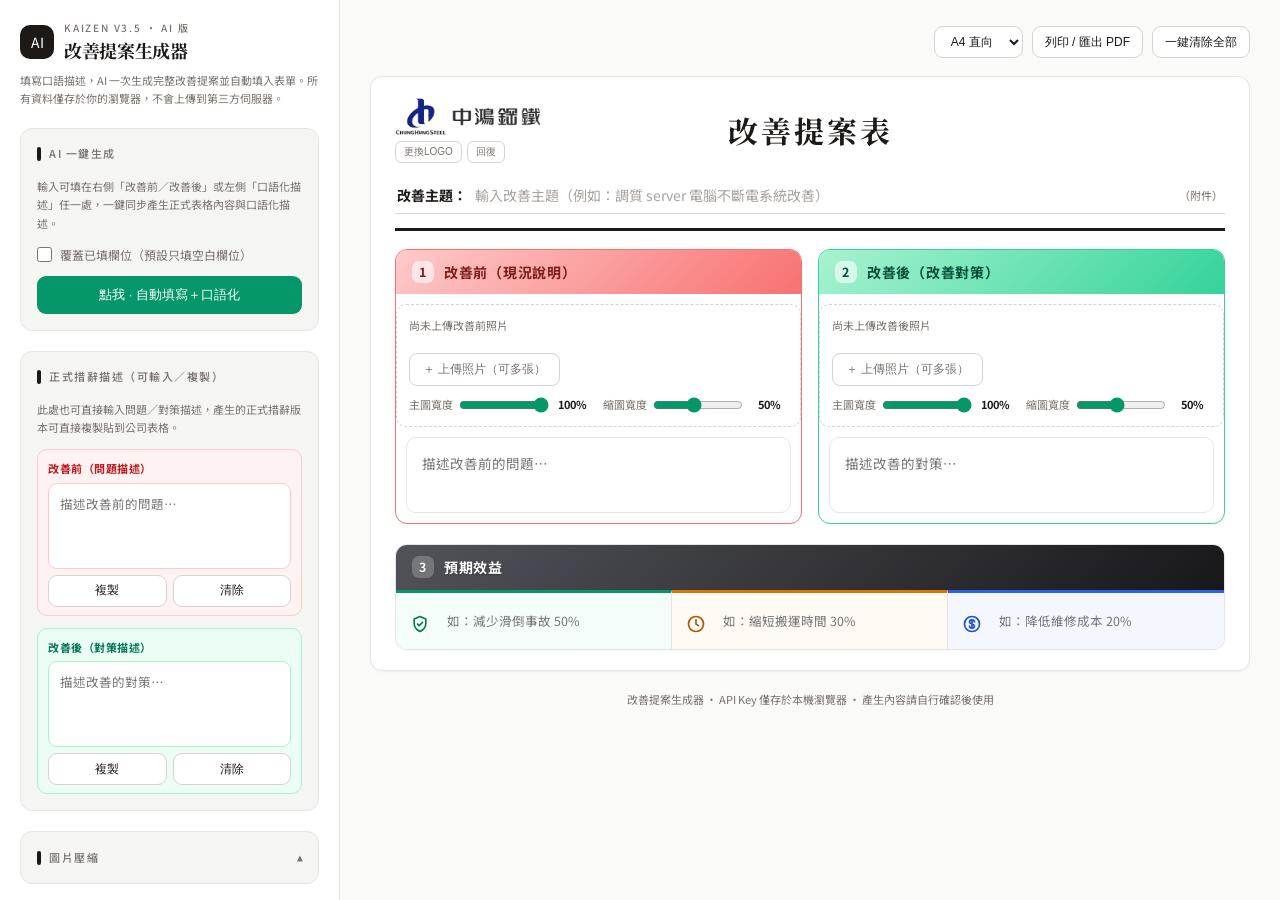
==== commit 29cfea7d: "feat: 隱藏 V3.5 API 設定 將 V3.5 API 設定移至左上角 AI 圖示後的隱藏設定視窗；支援關閉、背景點擊與 Esc。" ====
--- a/index.html
+++ b/index.html
@@ -51,6 +51,12 @@
     color:#fff;display:flex;align-items:center;justify-content:center;
     font-size:12px;font-weight:700;
   }
+  .api-secret-trigger{
+    border:0;padding:0;font:inherit;cursor:pointer;appearance:none;
+    transition:transform .16s,box-shadow .16s;
+  }
+  .api-secret-trigger:hover{transform:translateY(-1px);box-shadow:0 3px 10px rgba(28,25,23,.18)}
+  .api-secret-trigger:focus-visible{outline:3px solid rgba(5,150,105,.3);outline-offset:3px}
   .brand-kicker{font-size:10px;letter-spacing:.18em;color:var(--muted);font-weight:500}
   .brand-title{font-size:18px;font-weight:700;letter-spacing:-.02em}
   .brand-sub{font-size:11px;color:var(--muted);margin-top:6px;line-height:1.7}
@@ -65,6 +71,25 @@
   .chevron{margin-left:auto;font-size:12px;color:var(--muted);transition:transform .18s}
   .panel.collapsed .panel-body{display:none}
   .panel.collapsed .chevron{transform:rotate(-90deg)}
+  .api-secret-backdrop{
+    position:fixed;inset:0;z-index:1000;display:flex;align-items:flex-start;justify-content:flex-start;
+    padding:20px;background:rgba(28,25,23,.28);backdrop-filter:blur(2px);
+  }
+  .api-secret-backdrop[hidden]{display:none}
+  .api-secret-dialog{
+    width:min(360px,calc(100vw - 40px));max-height:calc(100vh - 40px);overflow:auto;
+    background:var(--card);border:1px solid var(--line-dark);border-radius:14px;
+    box-shadow:0 18px 55px rgba(28,25,23,.22);padding:16px;
+  }
+  .api-secret-dialog-head{display:flex;align-items:center;gap:10px;margin-bottom:12px}
+  .api-secret-dialog-title{font-size:13px;font-weight:700;letter-spacing:.05em;color:var(--text);flex:1}
+  .api-secret-close{
+    width:28px;height:28px;border:1px solid var(--line-dark);border-radius:8px;background:#fff;
+    color:var(--muted);font-size:18px;line-height:1;cursor:pointer;
+  }
+  .api-secret-close:hover{color:var(--text);border-color:var(--primary);background:var(--primary-soft)}
+  .api-secret-close:focus-visible{outline:3px solid rgba(5,150,105,.25);outline-offset:2px}
+  body.api-dialog-open{overflow:hidden}
 
   .field{margin-bottom:14px}
   .field:last-child{margin-bottom:0}
@@ -336,7 +361,7 @@
 
   @media print{
     *{-webkit-print-color-adjust:exact;print-color-adjust:exact!important}
-    aside,.toolbar,footer{display:none!important}
+    aside,.toolbar,footer,.api-secret-backdrop{display:none!important}
     body{background:#fff}
     main{padding:0}
     .doc{border:none;box-shadow:none;padding:12mm 12mm;max-width:none}
@@ -383,7 +408,7 @@
   <!-- ===== 左側：API 設定 ===== -->
   <aside>
     <div class="brand">
-      <div class="brand-badge">AI</div>
+      <button type="button" class="brand-badge api-secret-trigger" id="apiSecretTrigger" aria-label="開啟設定" title="設定">AI</button>
       <div>
         <div class="brand-kicker">KAIZEN V3.5 · AI 版</div>
         <div class="brand-title serif">改善提案生成器</div>
@@ -391,42 +416,6 @@
     </div>
     <div class="brand-sub">填寫口語描述，AI 一次生成完整改善提案並自動填入表單。所有資料僅存於你的瀏覽器，不會上傳到第三方伺服器。</div>
 
-    <div class="panel" id="apiPanel">
-      <div class="panel-head collapsible" id="apiPanelHead" role="button" tabindex="0" title="點擊收合／展開">
-        <span class="bar"></span>API 設定
-        <span class="chevron" id="apiChevron">▾</span>
-      </div>
-      <div class="panel-body">
-        <div class="field">
-          <label for="providerSelect">AI 供應商</label>
-          <select id="providerSelect">
-            <option value="gemini">Google Gemini</option>
-            <option value="openai">OpenAI</option>
-            <option value="openrouter">OpenRouter</option>
-            <option value="groq">Groq</option>
-          </select>
-        </div>
-
-        <div class="field">
-          <label for="apiKey">API Key</label>
-          <div class="key-wrap">
-            <input type="password" id="apiKey" autocomplete="off" spellcheck="false"
-                   placeholder="貼上你的 API Key…">
-            <button type="button" class="toggle" id="toggleKey">顯示</button>
-          </div>
-          <div class="hint" id="keyHint"></div>
-        </div>
-
-        <div class="field">
-          <label for="model">模型</label>
-          <div class="model-row">
-            <select id="model"></select>
-            <button type="button" id="refreshModelsBtn" title="重新載入全部可用模型">⟳</button>
-          </div>
-          <div class="hint" id="modelHint"></div>
-        </div>
-      </div>
-    </div>
 
     <div class="panel">
       <div class="panel-head"><span class="bar"></span>AI 一鍵生成</div>
@@ -484,6 +473,49 @@
       </div>
     </div>
   </aside>
+
+  <!-- API 設定：預設隱藏，僅由左上角徽章開啟 -->
+  <div class="api-secret-backdrop" id="apiSecretBackdrop" hidden>
+    <section class="api-secret-dialog" role="dialog" aria-modal="true" aria-labelledby="apiSecretTitle">
+      <div class="api-secret-dialog-head">
+        <div class="api-secret-dialog-title" id="apiSecretTitle">設定</div>
+        <button type="button" class="api-secret-close" id="apiSecretClose" aria-label="關閉設定">×</button>
+      </div>
+      <div class="panel" id="apiPanel">
+        <div class="panel-head"><span class="bar"></span>API 設定</div>
+        <div class="panel-body">
+          <div class="field">
+            <label for="providerSelect">AI 供應商</label>
+            <select id="providerSelect">
+              <option value="gemini">Google Gemini</option>
+              <option value="openai">OpenAI</option>
+              <option value="openrouter">OpenRouter</option>
+              <option value="groq">Groq</option>
+            </select>
+          </div>
+
+          <div class="field">
+            <label for="apiKey">API Key</label>
+            <div class="key-wrap">
+              <input type="password" id="apiKey" autocomplete="off" spellcheck="false"
+                     placeholder="貼上你的 API Key…">
+              <button type="button" class="toggle" id="toggleKey">顯示</button>
+            </div>
+            <div class="hint" id="keyHint"></div>
+          </div>
+
+          <div class="field">
+            <label for="model">模型</label>
+            <div class="model-row">
+              <select id="model"></select>
+              <button type="button" id="refreshModelsBtn" title="重新載入全部可用模型">⟳</button>
+            </div>
+            <div class="hint" id="modelHint"></div>
+          </div>
+        </div>
+      </div>
+    </section>
+  </div>
 
   <!-- ===== 右側：提案表單 ===== -->
   <main>
@@ -1426,9 +1458,9 @@
     if (next === state.provider) return;
     state.provider = next;
     localStorage.setItem(STORE.provider, state.provider);
-    renderProvider();
-    apiCollapse.setCollapsed(true);
-    if (state.keys[state.provider]) refreshModels();
+    renderProvider();
+    if (state.keys[state.provider]) refreshModels();
+
   });
 
   var refreshTimer;
@@ -1501,9 +1533,34 @@
     render();
     return { setCollapsed: function(v){ collapseState[panelId] = !!v; render(); } };
   }
-  var apiCollapse = setupCollapse("apiPanel", "apiPanelHead", "apiChevron", true);
-  var compressCollapse = setupCollapse("compressPanel", "compressPanelHead", "compressChevron", true);
-
+  function setupApiSecretDialog(){
+    var trigger = $("apiSecretTrigger"), backdrop = $("apiSecretBackdrop"), close = $("apiSecretClose");
+    if (!trigger || !backdrop || !close) return;
+    var lastFocus = null;
+    function setOpen(open){
+      backdrop.hidden = !open;
+      document.body.classList.toggle("api-dialog-open", open);
+      trigger.setAttribute("aria-expanded", open ? "true" : "false");
+      if (open){
+        lastFocus = document.activeElement;
+        close.focus();
+      } else if (lastFocus && typeof lastFocus.focus === "function"){
+        lastFocus.focus();
+      }
+    }
+    trigger.setAttribute("aria-expanded", "false");
+    trigger.addEventListener("click", function(){ setOpen(true); });
+    close.addEventListener("click", function(){ setOpen(false); });
+    backdrop.addEventListener("click", function(e){
+      if (e.target === backdrop) setOpen(false);
+    });
+    document.addEventListener("keydown", function(e){
+      if (e.key === "Escape" && !backdrop.hidden) setOpen(false);
+    });
+  }
+  setupApiSecretDialog();
+  var compressCollapse = setupCollapse("compressPanel", "compressPanelHead", "compressChevron", true);
+
   $els.printBtn.addEventListener("click", function(){
     var t = ($("f-title") && $("f-title").value.trim()) || "改善提案表";
     document.title = t;
